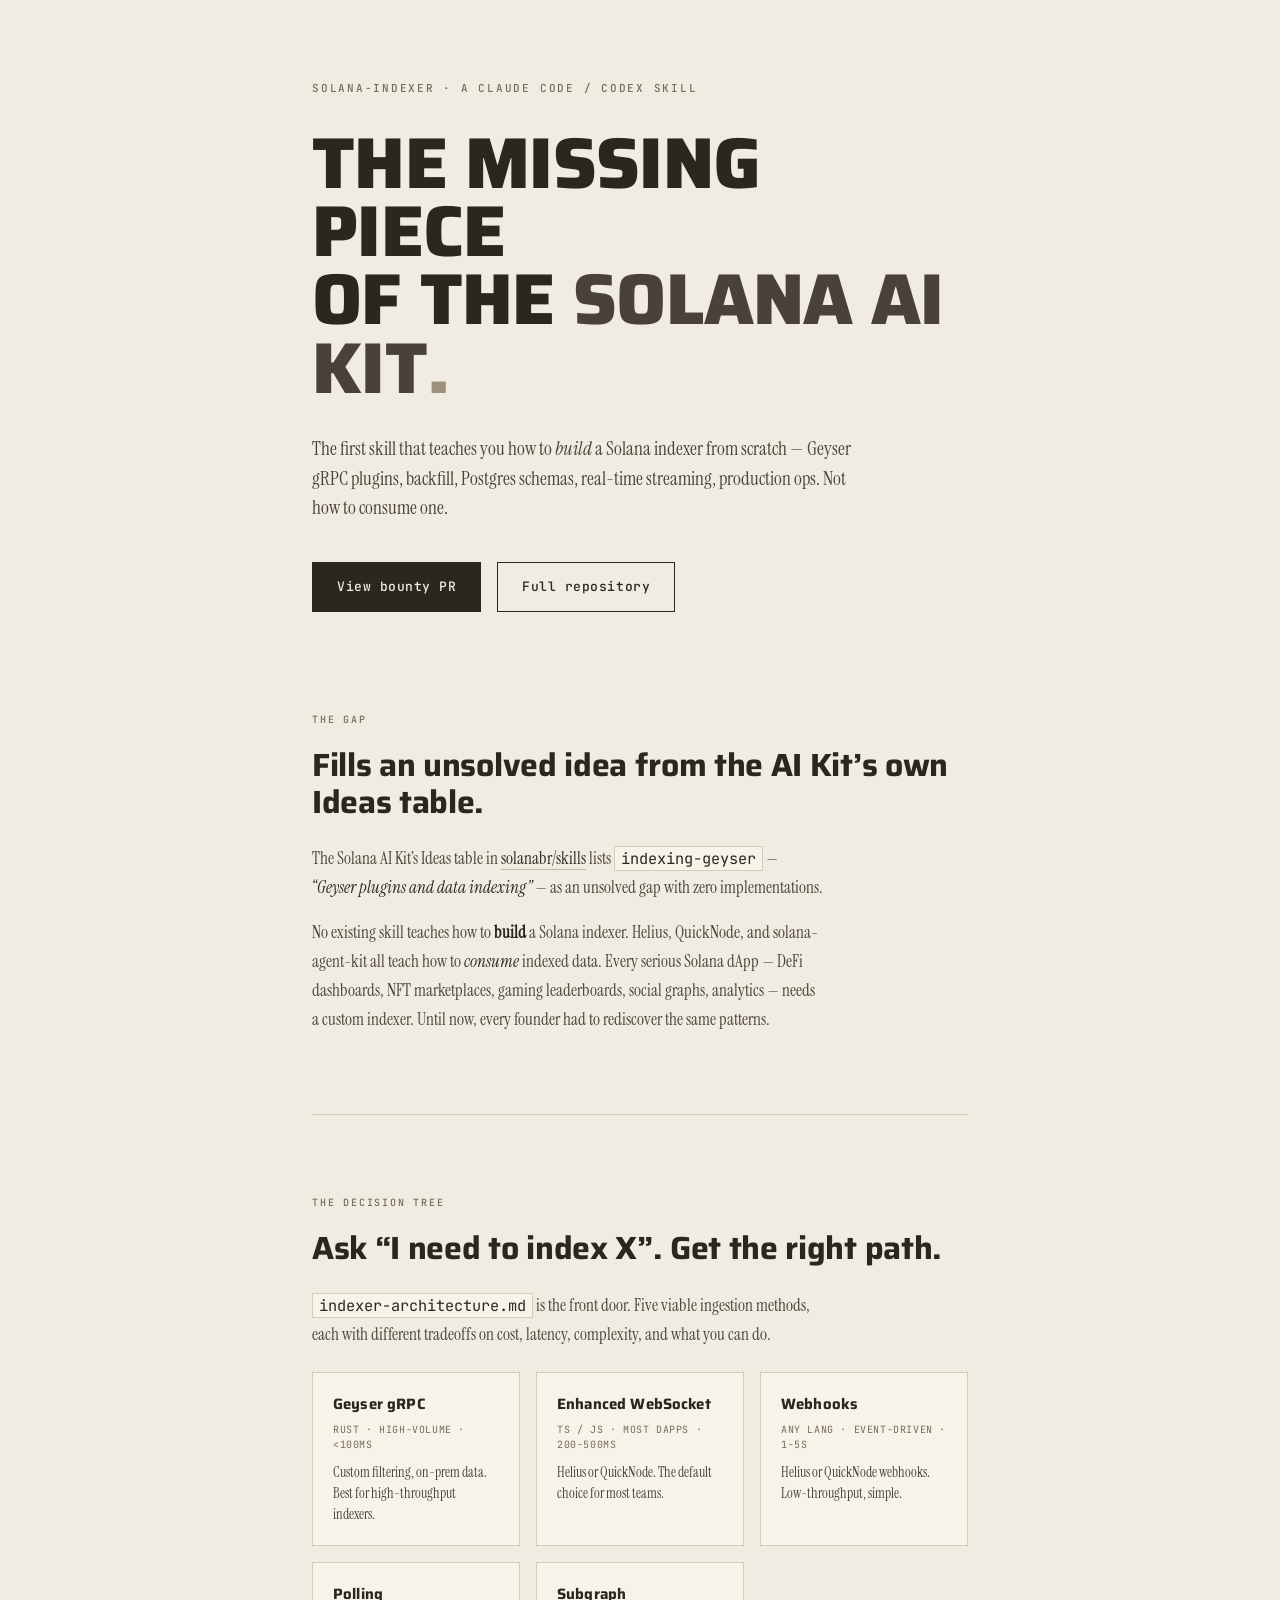
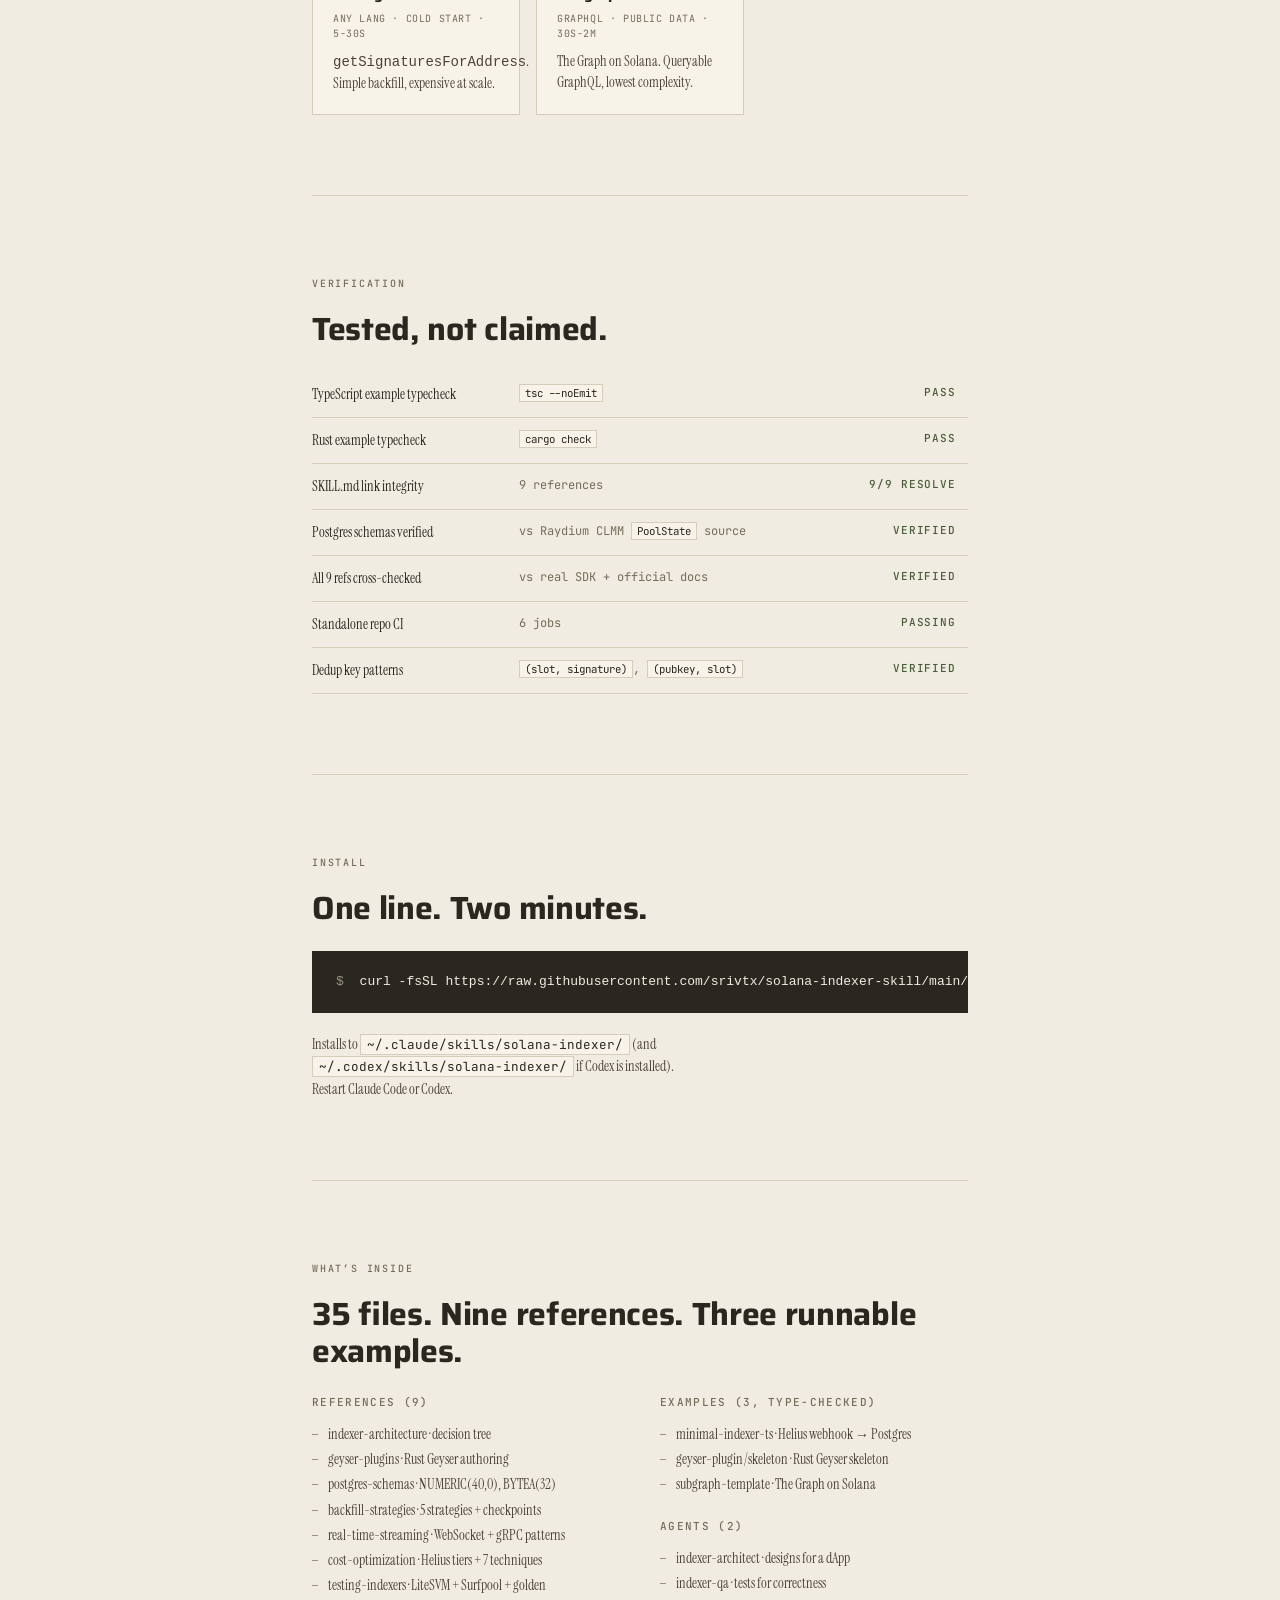
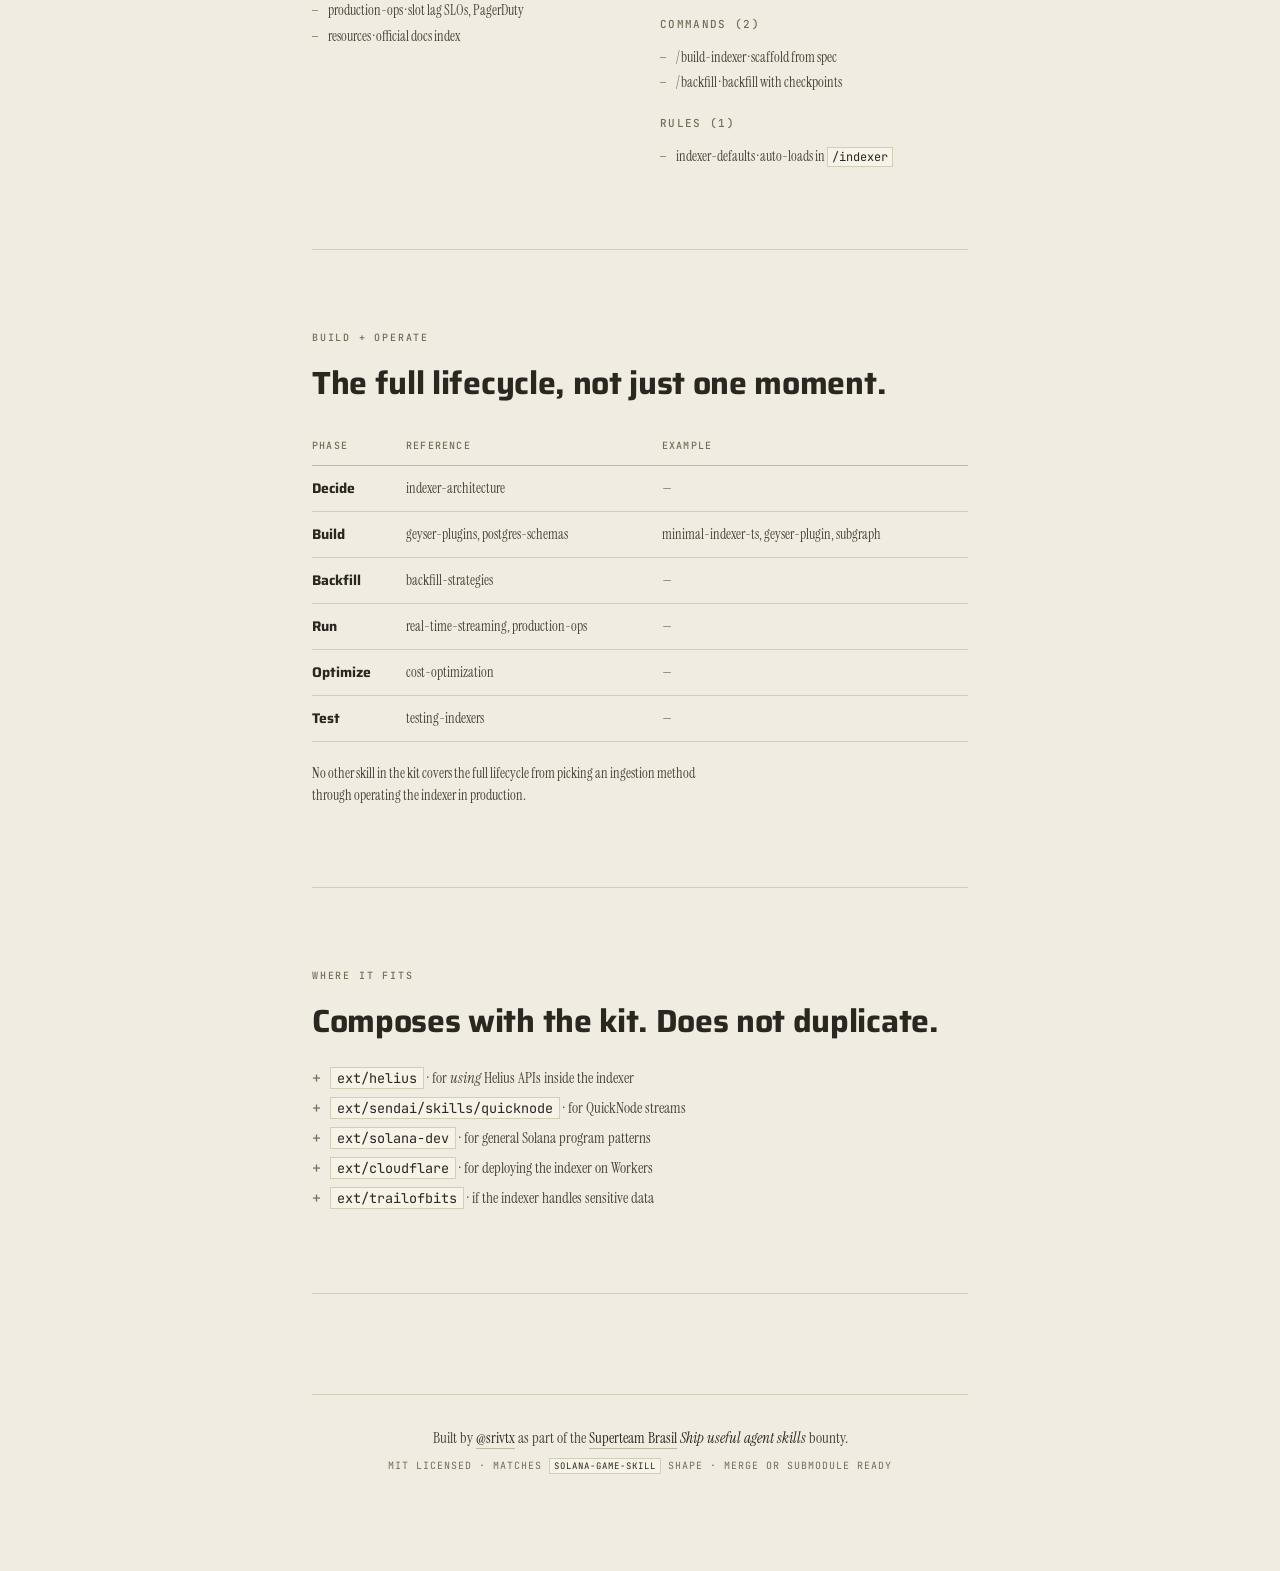
==== docs/index.html @ ec48e897 "docs: add GitHub Pages site for bounty submission Single-page production site showcasing the skill: " ====
<!DOCTYPE html>
<html lang="en">
<head>
  <meta charset="UTF-8" />
  <meta name="viewport" content="width=device-width, initial-scale=1.0" />
  <title>solana-indexer — the missing piece of the Solana AI Kit</title>
  <meta name="description" content="A Claude Code / Codex skill for building custom Solana indexers end-to-end. Geyser plugins, backfill, Postgres schemas, real-time streaming, production ops." />
  <link rel="preconnect" href="https://fonts.googleapis.com" />
  <link rel="preconnect" href="https://fonts.gstatic.com" crossorigin />
  <link href="https://fonts.googleapis.com/css2?family=Instrument+Serif:ital@0;1&family=Saira:wght@500;700;800&family=JetBrains+Mono:wght@400;500&display=swap" rel="stylesheet" />
  <link rel="stylesheet" href="styles.css" />
</head>
<body>
  <div class="grid-bg" aria-hidden="true"></div>
  <div class="chaos" aria-hidden="true">
    <svg viewBox="0 0 1200 800" preserveAspectRatio="xMidYMid slice" xmlns="http://www.w3.org/2000/svg">
      <g transform="translate(820, 180)">
        <path d="M0 0 C 30 -50, 90 -60, 130 -20 C 160 10, 140 70, 90 90 C 50 105, 10 80, 0 0" fill="none" stroke="currentColor" stroke-width="1.5" stroke-linecap="round" transform="rotate(0)"/>
        <path d="M0 0 C 30 -50, 90 -60, 130 -20 C 160 10, 140 70, 90 90 C 50 105, 10 80, 0 0" fill="none" stroke="currentColor" stroke-width="1.5" stroke-linecap="round" transform="rotate(45)"/>
        <path d="M0 0 C 30 -50, 90 -60, 130 -20 C 160 10, 140 70, 90 90 C 50 105, 10 80, 0 0" fill="none" stroke="currentColor" stroke-width="1.5" stroke-linecap="round" transform="rotate(90)"/>
        <path d="M0 0 C 30 -50, 90 -60, 130 -20 C 160 10, 140 70, 90 90 C 50 105, 10 80, 0 0" fill="none" stroke="currentColor" stroke-width="1.5" stroke-linecap="round" transform="rotate(135)"/>
        <path d="M0 0 C 30 -50, 90 -60, 130 -20 C 160 10, 140 70, 90 90 C 50 105, 10 80, 0 0" fill="none" stroke="currentColor" stroke-width="1.5" stroke-linecap="round" transform="rotate(180)"/>
        <path d="M0 0 C 30 -50, 90 -60, 130 -20 C 160 10, 140 70, 90 90 C 50 105, 10 80, 0 0" fill="none" stroke="currentColor" stroke-width="1.5" stroke-linecap="round" transform="rotate(225)"/>
        <path d="M0 0 C 30 -50, 90 -60, 130 -20 C 160 10, 140 70, 90 90 C 50 105, 10 80, 0 0" fill="none" stroke="currentColor" stroke-width="1.5" stroke-linecap="round" transform="rotate(270)"/>
        <path d="M0 0 C 30 -50, 90 -60, 130 -20 C 160 10, 140 70, 90 90 C 50 105, 10 80, 0 0" fill="none" stroke="currentColor" stroke-width="1.5" stroke-linecap="round" transform="rotate(315)"/>
      </g>
      <path d="M-40 120 C 120 80, 220 220, 360 180 S 560 60, 720 140 S 920 320, 1100 260" fill="none" stroke="currentColor" stroke-width="1.6" stroke-linecap="round"/>
      <path d="M-20 240 C 100 280, 260 160, 400 220 S 620 380, 800 300 S 1050 180, 1240 240" fill="none" stroke="currentColor" stroke-width="1.3" stroke-linecap="round" opacity="0.6"/>
    </svg>
  </div>

  <main class="wrap">

    <!-- HERO -->
    <section class="hero">
      <p class="kicker">solana-indexer &middot; a claude code / codex skill</p>
      <h1 class="display">
        The missing piece<br />
        of the <span class="ink-soft">Solana AI Kit</span><span class="ink-faint">.</span>
      </h1>
      <p class="lede">
        The first skill that teaches you how to <em>build</em> a Solana indexer
        from scratch &mdash; Geyser gRPC plugins, backfill, Postgres schemas,
        real-time streaming, production ops. Not how to consume one.
      </p>
      <div class="cta-row">
        <a class="btn primary" href="https://github.com/solanabr/skill-bounty/pull/49" target="_blank" rel="noreferrer">
          View bounty PR
        </a>
        <a class="btn ghost" href="https://github.com/srivtx/solana-indexer-skill" target="_blank" rel="noreferrer">
          Full repository
        </a>
      </div>
    </section>

    <!-- THE GAP -->
    <section class="gap">
      <p class="section-label">The gap</p>
      <h2 class="h2">Fills an unsolved idea from the AI Kit&rsquo;s own Ideas table.</h2>
      <p class="prose">
        The Solana AI Kit&rsquo;s Ideas table in
        <a href="https://github.com/solanabr/skills" target="_blank" rel="noreferrer">solanabr/skills</a>
        lists <code>indexing-geyser</code> &mdash; <em>&ldquo;Geyser plugins and data indexing&rdquo;</em>
        &mdash; as an unsolved gap with zero implementations.
      </p>
      <p class="prose">
        No existing skill teaches how to <strong>build</strong> a Solana indexer.
        Helius, QuickNode, and solana-agent-kit all teach how to <em>consume</em>
        indexed data. Every serious Solana dApp &mdash; DeFi dashboards, NFT
        marketplaces, gaming leaderboards, social graphs, analytics &mdash; needs
        a custom indexer. Until now, every founder had to rediscover the same
        patterns.
      </p>
    </section>

    <hr class="rule" />

    <!-- THE DECISION TREE -->
    <section class="tree">
      <p class="section-label">The decision tree</p>
      <h2 class="h2">Ask &ldquo;I need to index X&rdquo;. Get the right path.</h2>
      <p class="prose">
        <code>indexer-architecture.md</code> is the front door. Five viable
        ingestion methods, each with different tradeoffs on cost, latency,
        complexity, and what you can do.
      </p>
      <div class="tree-grid">
        <div class="tree-col">
          <h3 class="tree-title">Geyser gRPC</h3>
          <p class="tree-meta">Rust &middot; high-volume &middot; &lt;100ms</p>
          <p class="tree-body">Custom filtering, on-prem data. Best for high-throughput indexers.</p>
        </div>
        <div class="tree-col">
          <h3 class="tree-title">Enhanced WebSocket</h3>
          <p class="tree-meta">TS / JS &middot; most dApps &middot; 200-500ms</p>
          <p class="tree-body">Helius or QuickNode. The default choice for most teams.</p>
        </div>
        <div class="tree-col">
          <h3 class="tree-title">Webhooks</h3>
          <p class="tree-meta">Any lang &middot; event-driven &middot; 1-5s</p>
          <p class="tree-body">Helius or QuickNode webhooks. Low-throughput, simple.</p>
        </div>
        <div class="tree-col">
          <h3 class="tree-title">Polling</h3>
          <p class="tree-meta">Any lang &middot; cold start &middot; 5-30s</p>
          <p class="tree-body"><code>getSignaturesForAddress</code>. Simple backfill, expensive at scale.</p>
        </div>
        <div class="tree-col">
          <h3 class="tree-title">Subgraph</h3>
          <p class="tree-meta">GraphQL &middot; public data &middot; 30s-2m</p>
          <p class="tree-body">The Graph on Solana. Queryable GraphQL, lowest complexity.</p>
        </div>
      </div>
    </section>

    <hr class="rule" />

    <!-- VERIFICATION -->
    <section class="verify">
      <p class="section-label">Verification</p>
      <h2 class="h2">Tested, not claimed.</h2>
      <table class="vtable">
        <tbody>
          <tr><td>TypeScript example typecheck</td><td><code>tsc --noEmit</code></td><td class="pass">PASS</td></tr>
          <tr><td>Rust example typecheck</td><td><code>cargo check</code></td><td class="pass">PASS</td></tr>
          <tr><td>SKILL.md link integrity</td><td>9 references</td><td class="pass">9/9 resolve</td></tr>
          <tr><td>Postgres schemas verified</td><td>vs Raydium CLMM <code>PoolState</code> source</td><td class="pass">verified</td></tr>
          <tr><td>All 9 refs cross-checked</td><td>vs real SDK + official docs</td><td class="pass">verified</td></tr>
          <tr><td>Standalone repo CI</td><td>6 jobs</td><td class="pass">passing</td></tr>
          <tr><td>Dedup key patterns</td><td><code>(slot, signature)</code>, <code>(pubkey, slot)</code></td><td class="pass">verified</td></tr>
        </tbody>
      </table>
    </section>

    <hr class="rule" />

    <!-- INSTALL -->
    <section class="install">
      <p class="section-label">Install</p>
      <h2 class="h2">One line. Two minutes.</h2>
      <pre class="codeblock"><code><span class="prompt">$</span> curl -fsSL https://raw.githubusercontent.com/srivtx/solana-indexer-skill/main/install.sh | bash</code></pre>
      <p class="prose small">
        Installs to <code>~/.claude/skills/solana-indexer/</code>
        (and <code>~/.codex/skills/solana-indexer/</code> if Codex is installed).
        Restart Claude Code or Codex.
      </p>
    </section>

    <hr class="rule" />

    <!-- WHAT'S INSIDE -->
    <section class="inside">
      <p class="section-label">What&rsquo;s inside</p>
      <h2 class="h2">35 files. Nine references. Three runnable examples.</h2>
      <div class="inside-grid">
        <div>
          <h3 class="inside-h">References (9)</h3>
          <ul class="list">
            <li>indexer-architecture &middot; decision tree</li>
            <li>geyser-plugins &middot; Rust Geyser authoring</li>
            <li>postgres-schemas &middot; NUMERIC(40,0), BYTEA(32)</li>
            <li>backfill-strategies &middot; 5 strategies + checkpoints</li>
            <li>real-time-streaming &middot; WebSocket + gRPC patterns</li>
            <li>cost-optimization &middot; Helius tiers + 7 techniques</li>
            <li>testing-indexers &middot; LiteSVM + Surfpool + golden</li>
            <li>production-ops &middot; slot lag SLOs, PagerDuty</li>
            <li>resources &middot; official docs index</li>
          </ul>
        </div>
        <div>
          <h3 class="inside-h">Examples (3, type-checked)</h3>
          <ul class="list">
            <li>minimal-indexer-ts &middot; Helius webhook &rarr; Postgres</li>
            <li>geyser-plugin/skeleton &middot; Rust Geyser skeleton</li>
            <li>subgraph-template &middot; The Graph on Solana</li>
          </ul>
          <h3 class="inside-h">Agents (2)</h3>
          <ul class="list">
            <li>indexer-architect &middot; designs for a dApp</li>
            <li>indexer-qa &middot; tests for correctness</li>
          </ul>
          <h3 class="inside-h">Commands (2)</h3>
          <ul class="list">
            <li>/build-indexer &middot; scaffold from spec</li>
            <li>/backfill &middot; backfill with checkpoints</li>
          </ul>
          <h3 class="inside-h">Rules (1)</h3>
          <ul class="list">
            <li>indexer-defaults &middot; auto-loads in <code>/indexer</code></li>
          </ul>
        </div>
      </div>
    </section>

    <hr class="rule" />

    <!-- LIFECYCLE -->
    <section class="lifecycle">
      <p class="section-label">Build + operate</p>
      <h2 class="h2">The full lifecycle, not just one moment.</h2>
      <table class="ltable">
        <thead>
          <tr><th>Phase</th><th>Reference</th><th>Example</th></tr>
        </thead>
        <tbody>
          <tr><td>Decide</td><td>indexer-architecture</td><td>&mdash;</td></tr>
          <tr><td>Build</td><td>geyser-plugins, postgres-schemas</td><td>minimal-indexer-ts, geyser-plugin, subgraph</td></tr>
          <tr><td>Backfill</td><td>backfill-strategies</td><td>&mdash;</td></tr>
          <tr><td>Run</td><td>real-time-streaming, production-ops</td><td>&mdash;</td></tr>
          <tr><td>Optimize</td><td>cost-optimization</td><td>&mdash;</td></tr>
          <tr><td>Test</td><td>testing-indexers</td><td>&mdash;</td></tr>
        </tbody>
      </table>
      <p class="prose small">
        No other skill in the kit covers the full lifecycle from picking an
        ingestion method through operating the indexer in production.
      </p>
    </section>

    <hr class="rule" />

    <!-- COMPOSITION -->
    <section class="compose">
      <p class="section-label">Where it fits</p>
      <h2 class="h2">Composes with the kit. Does not duplicate.</h2>
      <ul class="compose-list">
        <li><code>ext/helius</code> &middot; for <em>using</em> Helius APIs inside the indexer</li>
        <li><code>ext/sendai/skills/quicknode</code> &middot; for QuickNode streams</li>
        <li><code>ext/solana-dev</code> &middot; for general Solana program patterns</li>
        <li><code>ext/cloudflare</code> &middot; for deploying the indexer on Workers</li>
        <li><code>ext/trailofbits</code> &middot; if the indexer handles sensitive data</li>
      </ul>
    </section>

    <hr class="rule" />

    <!-- FOOTER -->
    <footer class="foot">
      <p class="foot-line">
        Built by <a href="https://github.com/srivtx" target="_blank" rel="noreferrer">@srivtx</a>
        as part of the
        <a href="https://earn.superteam.fun" target="_blank" rel="noreferrer">Superteam Brasil</a>
        <em>Ship useful agent skills</em> bounty.
      </p>
      <p class="foot-meta">
        MIT licensed &middot; matches <code>solana-game-skill</code> shape &middot; merge or submodule ready
      </p>
    </footer>

  </main>
</body>
</html>
---- docs/styles.css ----
/* lab journal tokens */
:root {
  --paper:        #f1ece1;
  --paper-soft:   #f7f3e9;
  --ink:          #2a2620;
  --ink-soft:     #4a4238;
  --ink-mute:     #756c5a;
  --ink-faint:    #9b917d;
  --rule:         #c2b89f;
  --rule-soft:    #d4cdb9;
  --grid:         #c8bfa9;
  --grid-faint:   #d8d0bd;
  --graphite:     #3a4654;
  --sepia:        #8a5a2a;
  --moss:         #4a5d3a;
}

* { box-sizing: border-box; margin: 0; padding: 0; }

html, body {
  background: var(--paper);
  color: var(--ink);
  font-family: "Instrument Serif", Georgia, serif;
  font-feature-settings: "kern", "liga";
  text-rendering: optimizeLegibility;
  -webkit-font-smoothing: antialiased;
  -moz-osx-font-smoothing: grayscale;
  line-height: 1.5;
}

/* faint graph paper grid */
.grid-bg {
  position: fixed;
  inset: 0;
  pointer-events: none;
  z-index: -2;
  background-image:
    linear-gradient(to right, var(--grid-faint) 1px, transparent 1px),
    linear-gradient(to bottom, var(--grid-faint) 1px, transparent 1px);
  background-size: 24px 24px, 24px 24px;
  opacity: 0.4;
}

/* chaos layer - broken mandala + threads, behind content */
.chaos {
  position: fixed;
  inset: 0;
  pointer-events: none;
  z-index: -1;
  color: var(--ink);
  opacity: 0.06;
}
.chaos svg { width: 100%; height: 100%; }

.wrap {
  position: relative;
  z-index: 1;
  max-width: 720px;
  margin: 0 auto;
  padding: 80px 32px 100px;
}

/* HERO */
.hero { margin-bottom: 100px; }
.kicker {
  font-family: "JetBrains Mono", ui-monospace, monospace;
  font-size: 11px;
  font-weight: 500;
  letter-spacing: 0.16em;
  text-transform: uppercase;
  color: var(--ink-mute);
  margin-bottom: 32px;
}
.display {
  font-family: "Saira", sans-serif;
  font-weight: 800;
  font-size: clamp(40px, 7vw, 72px);
  line-height: 0.95;
  letter-spacing: -0.01em;
  text-transform: uppercase;
  color: var(--ink);
  margin-bottom: 32px;
}
.ink-soft { color: var(--ink-soft); }
.ink-faint { color: var(--ink-faint); }
.lede {
  font-size: 19px;
  line-height: 1.55;
  color: var(--ink-soft);
  max-width: 60ch;
  margin-bottom: 40px;
}
.lede em { font-style: italic; }

.cta-row { display: flex; gap: 16px; flex-wrap: wrap; }
.btn {
  display: inline-block;
  font-family: "JetBrains Mono", ui-monospace, monospace;
  font-size: 13px;
  font-weight: 500;
  letter-spacing: 0.04em;
  padding: 14px 24px;
  text-decoration: none;
  border: 1px solid var(--ink);
  transition: all 0.15s ease;
}
.btn.primary {
  background: var(--ink);
  color: var(--paper);
}
.btn.primary:hover {
  background: var(--graphite);
  border-color: var(--graphite);
}
.btn.ghost {
  background: transparent;
  color: var(--ink);
}
.btn.ghost:hover {
  background: var(--ink);
  color: var(--paper);
}

/* SECTIONS */
section { margin-bottom: 80px; }
.section-label {
  font-family: "JetBrains Mono", ui-monospace, monospace;
  font-size: 10px;
  font-weight: 500;
  letter-spacing: 0.18em;
  text-transform: uppercase;
  color: var(--ink-mute);
  margin-bottom: 20px;
}
.h2 {
  font-family: "Saira", sans-serif;
  font-weight: 700;
  font-size: clamp(24px, 3.5vw, 32px);
  line-height: 1.15;
  letter-spacing: -0.01em;
  color: var(--ink);
  margin-bottom: 24px;
}
.prose {
  font-size: 17px;
  line-height: 1.7;
  color: var(--ink-soft);
  margin-bottom: 16px;
  max-width: 64ch;
}
.prose strong { color: var(--ink); font-weight: 600; }
.prose em { font-style: italic; color: var(--ink); }
.prose a {
  color: var(--ink);
  text-decoration: none;
  border-bottom: 1px solid var(--rule);
  transition: border-color 0.15s ease;
}
.prose a:hover { border-color: var(--ink); }
.prose.small { font-size: 14px; line-height: 1.6; }
.prose code {
  font-family: "JetBrains Mono", ui-monospace, monospace;
  font-size: 0.9em;
  background: var(--paper-soft);
  padding: 1px 6px;
  border: 1px solid var(--rule-soft);
  color: var(--ink);
}

.rule {
  border: none;
  border-top: 1px solid var(--rule-soft);
  margin: 0 0 80px 0;
}

/* DECISION TREE GRID */
.tree-grid {
  display: grid;
  grid-template-columns: repeat(auto-fit, minmax(180px, 1fr));
  gap: 16px;
  margin-top: 24px;
}
.tree-col {
  border: 1px solid var(--rule-soft);
  background: var(--paper-soft);
  padding: 20px;
  transition: border-color 0.15s ease;
}
.tree-col:hover { border-color: var(--ink-mute); }
.tree-title {
  font-family: "Saira", sans-serif;
  font-weight: 700;
  font-size: 15px;
  letter-spacing: 0.01em;
  color: var(--ink);
  margin-bottom: 6px;
}
.tree-meta {
  font-family: "JetBrains Mono", ui-monospace, monospace;
  font-size: 10px;
  letter-spacing: 0.06em;
  color: var(--ink-mute);
  text-transform: uppercase;
  margin-bottom: 10px;
}
.tree-body {
  font-size: 14px;
  line-height: 1.5;
  color: var(--ink-soft);
}

/* VERIFICATION TABLE */
.vtable {
  width: 100%;
  border-collapse: collapse;
  font-size: 14px;
  margin-top: 8px;
}
.vtable td {
  padding: 12px 12px 12px 0;
  border-bottom: 1px solid var(--rule-soft);
  vertical-align: top;
  color: var(--ink-soft);
}
.vtable td:first-child { color: var(--ink); font-weight: 500; }
.vtable td:nth-child(2) {
  font-family: "JetBrains Mono", ui-monospace, monospace;
  font-size: 12px;
  color: var(--ink-mute);
  white-space: nowrap;
}
.vtable td.pass {
  font-family: "JetBrains Mono", ui-monospace, monospace;
  font-size: 11px;
  font-weight: 500;
  color: var(--moss);
  text-transform: uppercase;
  letter-spacing: 0.08em;
  text-align: right;
  white-space: nowrap;
}
.vtable code {
  font-family: "JetBrains Mono", ui-monospace, monospace;
  font-size: 0.9em;
  background: var(--paper-soft);
  padding: 1px 5px;
  border: 1px solid var(--rule-soft);
  color: var(--ink);
}

/* INSTALL */
.codeblock {
  background: var(--ink);
  color: var(--paper);
  padding: 20px 24px;
  margin: 16px 0 20px;
  overflow-x: auto;
  font-family: "JetBrains Mono", ui-monospace, monospace;
  font-size: 13px;
  line-height: 1.6;
}
.codeblock .prompt {
  color: var(--ink-faint);
  margin-right: 8px;
  user-select: none;
}

/* INSIDE GRID */
.inside-grid {
  display: grid;
  grid-template-columns: 1fr 1fr;
  gap: 40px;
  margin-top: 16px;
}
@media (max-width: 640px) {
  .inside-grid { grid-template-columns: 1fr; gap: 32px; }
}
.inside-h {
  font-family: "JetBrains Mono", ui-monospace, monospace;
  font-size: 11px;
  font-weight: 500;
  letter-spacing: 0.12em;
  text-transform: uppercase;
  color: var(--ink-mute);
  margin-bottom: 12px;
  margin-top: 20px;
}
.inside-h:first-child { margin-top: 0; }
.list {
  list-style: none;
  font-size: 14px;
  line-height: 1.8;
  color: var(--ink-soft);
}
.list li {
  padding-left: 16px;
  position: relative;
}
.list li::before {
  content: "";
  position: absolute;
  left: 0;
  top: 12px;
  width: 6px;
  height: 1px;
  background: var(--ink-faint);
}
.list code {
  font-family: "JetBrains Mono", ui-monospace, monospace;
  font-size: 0.85em;
  background: var(--paper-soft);
  padding: 1px 4px;
  border: 1px solid var(--rule-soft);
  color: var(--ink);
}

/* LIFECYCLE TABLE */
.ltable {
  width: 100%;
  border-collapse: collapse;
  font-size: 14px;
  margin-bottom: 20px;
}
.ltable th, .ltable td {
  padding: 12px 12px 12px 0;
  text-align: left;
  border-bottom: 1px solid var(--rule-soft);
  vertical-align: top;
}
.ltable th {
  font-family: "JetBrains Mono", ui-monospace, monospace;
  font-size: 10px;
  font-weight: 500;
  letter-spacing: 0.12em;
  text-transform: uppercase;
  color: var(--ink-mute);
  border-bottom: 1px solid var(--rule);
}
.ltable td {
  color: var(--ink-soft);
}
.ltable td:first-child {
  font-family: "Saira", sans-serif;
  font-weight: 700;
  color: var(--ink);
}

/* COMPOSE LIST */
.compose-list {
  list-style: none;
  font-size: 15px;
  line-height: 2;
  color: var(--ink-soft);
}
.compose-list li {
  padding-left: 18px;
  position: relative;
}
.compose-list li::before {
  content: "+";
  position: absolute;
  left: 0;
  color: var(--ink-mute);
  font-family: "JetBrains Mono", ui-monospace, monospace;
}
.compose-list code {
  font-family: "JetBrains Mono", ui-monospace, monospace;
  font-size: 0.9em;
  background: var(--paper-soft);
  padding: 1px 6px;
  border: 1px solid var(--rule-soft);
  color: var(--ink);
}
.compose-list a {
  color: var(--ink);
  text-decoration: none;
  border-bottom: 1px solid var(--rule);
  transition: border-color 0.15s ease;
}
.compose-list a:hover { border-color: var(--ink); }

/* FOOTER */
.foot {
  margin-top: 100px;
  padding-top: 32px;
  border-top: 1px solid var(--rule-soft);
  text-align: center;
}
.foot-line {
  font-size: 15px;
  color: var(--ink-soft);
  margin-bottom: 8px;
}
.foot-line a {
  color: var(--ink);
  text-decoration: none;
  border-bottom: 1px solid var(--rule);
  transition: border-color 0.15s ease;
}
.foot-line a:hover { border-color: var(--ink); }
.foot-line em { font-style: italic; color: var(--ink); }
.foot-meta {
  font-family: "JetBrains Mono", ui-monospace, monospace;
  font-size: 10px;
  letter-spacing: 0.1em;
  text-transform: uppercase;
  color: var(--ink-mute);
}
.foot-meta code {
  font-family: "JetBrains Mono", ui-monospace, monospace;
  font-size: 0.9em;
  background: var(--paper-soft);
  padding: 1px 4px;
  border: 1px solid var(--rule-soft);
  color: var(--ink);
}

/* selection */
::selection {
  background: rgba(58, 70, 84, 0.22);
  color: var(--ink);
}

/* responsive tweaks */
@media (max-width: 640px) {
  .wrap { padding: 60px 20px 80px; }
  .hero { margin-bottom: 72px; }
  section { margin-bottom: 60px; }
  .rule { margin-bottom: 60px; }
  .vtable td:nth-child(2) { font-size: 11px; }
}
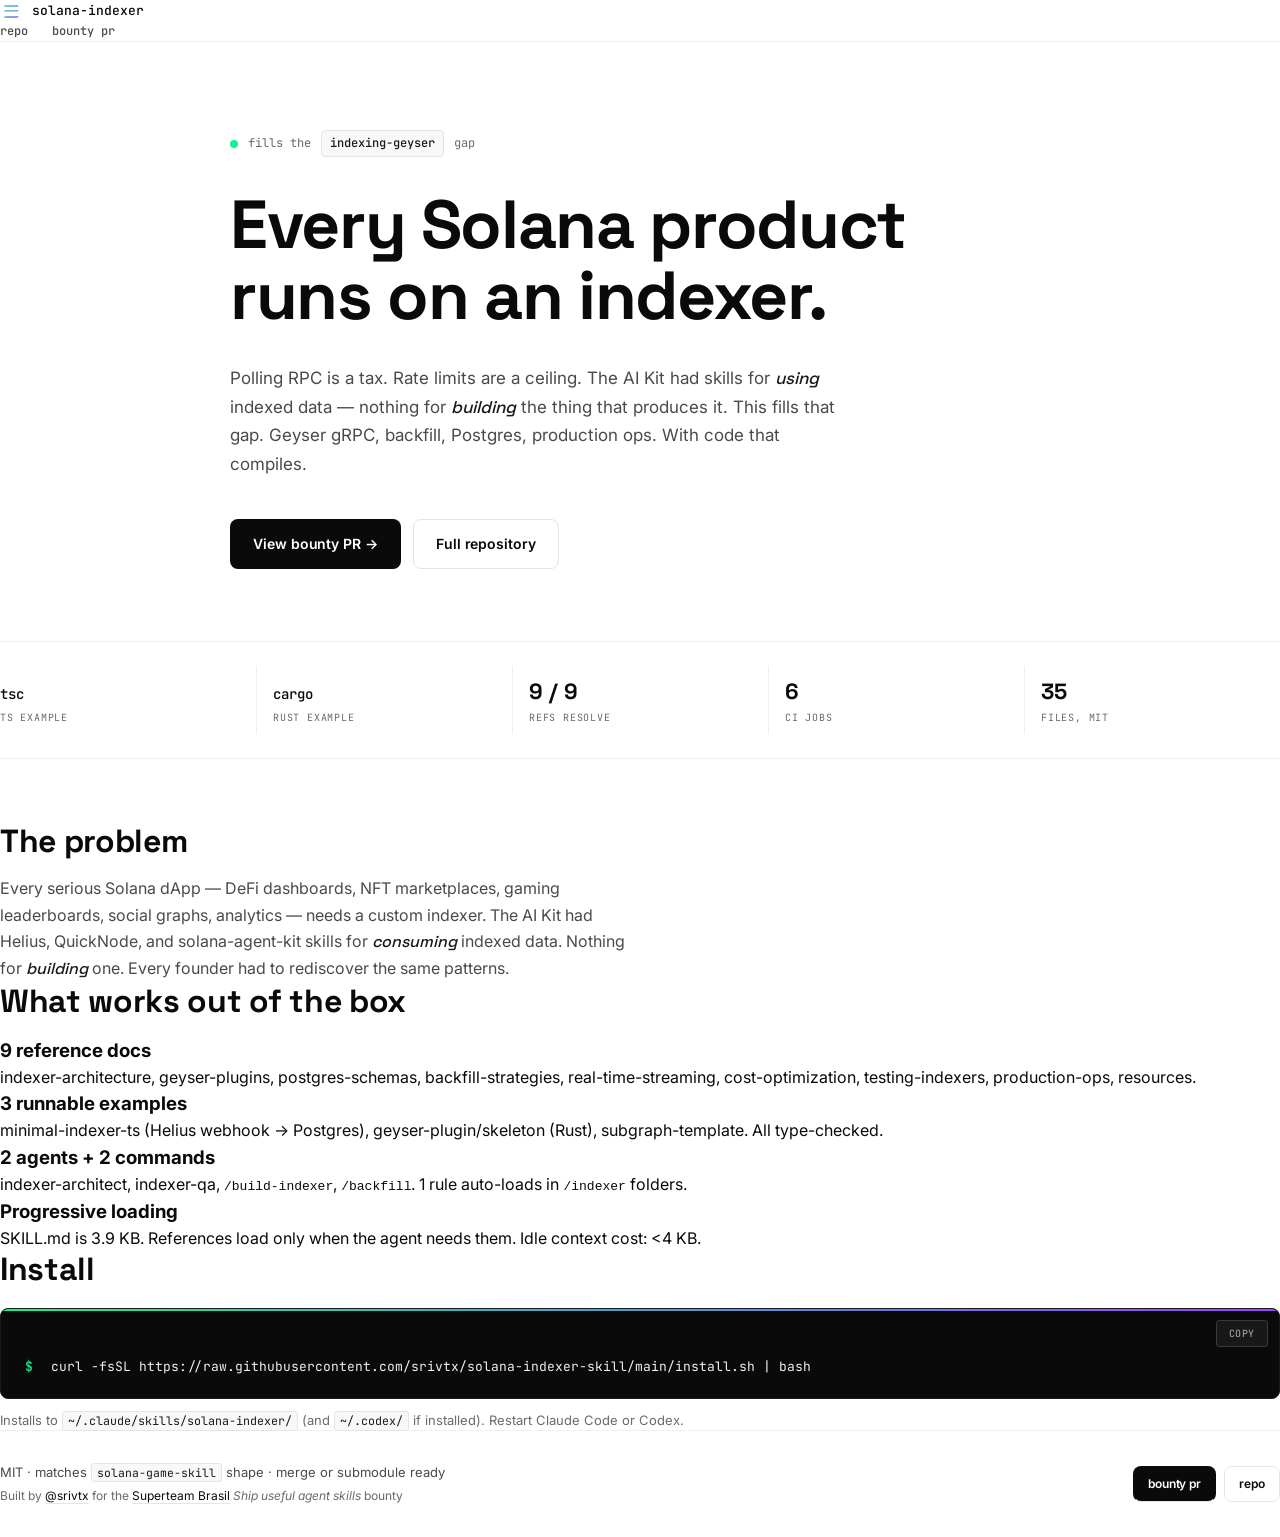
==== commit 41ad207d: "docs: simplify site — remove diagram and image, keep text + install" ====
--- a/docs/index.html
+++ b/docs/index.html
@@ -4,249 +4,150 @@
   <meta charset="UTF-8" />
   <meta name="viewport" content="width=device-width, initial-scale=1.0" />
   <title>solana-indexer — the missing piece of the Solana AI Kit</title>
-  <meta name="description" content="A Claude Code / Codex skill for building custom Solana indexers end-to-end. Geyser plugins, backfill, Postgres schemas, real-time streaming, production ops." />
+  <meta name="description" content="The first skill that teaches you how to build a Solana indexer from scratch. Geyser gRPC, backfill, Postgres, production ops." />
   <link rel="preconnect" href="https://fonts.googleapis.com" />
   <link rel="preconnect" href="https://fonts.gstatic.com" crossorigin />
-  <link href="https://fonts.googleapis.com/css2?family=Instrument+Serif:ital@0;1&family=Saira:wght@500;700;800&family=JetBrains+Mono:wght@400;500&display=swap" rel="stylesheet" />
+  <link href="https://fonts.googleapis.com/css2?family=Inter:wght@400;500;600;700&family=Space+Grotesk:wght@500;600;700&family=Space+Mono:wght@400;700&family=JetBrains+Mono:wght@400;500&display=swap" rel="stylesheet" />
   <link rel="stylesheet" href="styles.css" />
 </head>
 <body>
-  <div class="grid-bg" aria-hidden="true"></div>
-  <div class="chaos" aria-hidden="true">
-    <svg viewBox="0 0 1200 800" preserveAspectRatio="xMidYMid slice" xmlns="http://www.w3.org/2000/svg">
-      <g transform="translate(820, 180)">
-        <path d="M0 0 C 30 -50, 90 -60, 130 -20 C 160 10, 140 70, 90 90 C 50 105, 10 80, 0 0" fill="none" stroke="currentColor" stroke-width="1.5" stroke-linecap="round" transform="rotate(0)"/>
-        <path d="M0 0 C 30 -50, 90 -60, 130 -20 C 160 10, 140 70, 90 90 C 50 105, 10 80, 0 0" fill="none" stroke="currentColor" stroke-width="1.5" stroke-linecap="round" transform="rotate(45)"/>
-        <path d="M0 0 C 30 -50, 90 -60, 130 -20 C 160 10, 140 70, 90 90 C 50 105, 10 80, 0 0" fill="none" stroke="currentColor" stroke-width="1.5" stroke-linecap="round" transform="rotate(90)"/>
-        <path d="M0 0 C 30 -50, 90 -60, 130 -20 C 160 10, 140 70, 90 90 C 50 105, 10 80, 0 0" fill="none" stroke="currentColor" stroke-width="1.5" stroke-linecap="round" transform="rotate(135)"/>
-        <path d="M0 0 C 30 -50, 90 -60, 130 -20 C 160 10, 140 70, 90 90 C 50 105, 10 80, 0 0" fill="none" stroke="currentColor" stroke-width="1.5" stroke-linecap="round" transform="rotate(180)"/>
-        <path d="M0 0 C 30 -50, 90 -60, 130 -20 C 160 10, 140 70, 90 90 C 50 105, 10 80, 0 0" fill="none" stroke="currentColor" stroke-width="1.5" stroke-linecap="round" transform="rotate(225)"/>
-        <path d="M0 0 C 30 -50, 90 -60, 130 -20 C 160 10, 140 70, 90 90 C 50 105, 10 80, 0 0" fill="none" stroke="currentColor" stroke-width="1.5" stroke-linecap="round" transform="rotate(270)"/>
-        <path d="M0 0 C 30 -50, 90 -60, 130 -20 C 160 10, 140 70, 90 90 C 50 105, 10 80, 0 0" fill="none" stroke="currentColor" stroke-width="1.5" stroke-linecap="round" transform="rotate(315)"/>
-      </g>
-      <path d="M-40 120 C 120 80, 220 220, 360 180 S 560 60, 720 140 S 920 320, 1100 260" fill="none" stroke="currentColor" stroke-width="1.6" stroke-linecap="round"/>
-      <path d="M-20 240 C 100 280, 260 160, 400 220 S 620 380, 800 300 S 1050 180, 1240 240" fill="none" stroke="currentColor" stroke-width="1.3" stroke-linecap="round" opacity="0.6"/>
-    </svg>
-  </div>
 
-  <main class="wrap">
+  <header class="nav">
+    <div class="container nav-row">
+      <a href="/" class="brand">
+        <span class="sol-mark" aria-hidden="true"></span>
+        <span class="brand-text">solana-indexer</span>
+      </a>
+      <nav class="nav-links">
+        <a href="https://github.com/srivtx/solana-indexer-skill" target="_blank" rel="noreferrer">repo</a>
+        <a href="https://github.com/solanabr/skill-bounty/pull/49" target="_blank" rel="noreferrer">bounty pr</a>
+      </nav>
+    </div>
+  </header>
 
-    <!-- HERO -->
+  <main class="container">
+
     <section class="hero">
-      <p class="kicker">solana-indexer &middot; a claude code / codex skill</p>
+      <p class="eyebrow">
+        <span class="dot"></span>
+        fills the <code>indexing-geyser</code> gap
+      </p>
       <h1 class="display">
-        The missing piece<br />
-        of the <span class="ink-soft">Solana AI Kit</span><span class="ink-faint">.</span>
+        Every Solana product<br />
+        runs on an indexer.
       </h1>
       <p class="lede">
-        The first skill that teaches you how to <em>build</em> a Solana indexer
-        from scratch &mdash; Geyser gRPC plugins, backfill, Postgres schemas,
-        real-time streaming, production ops. Not how to consume one.
+        Polling RPC is a tax. Rate limits are a ceiling. The AI Kit had skills for
+        <em>using</em> indexed data &mdash; nothing for <em>building</em> the thing
+        that produces it. This fills that gap. Geyser gRPC, backfill, Postgres,
+        production ops. With code that compiles.
       </p>
       <div class="cta-row">
-        <a class="btn primary" href="https://github.com/solanabr/skill-bounty/pull/49" target="_blank" rel="noreferrer">
-          View bounty PR
-        </a>
-        <a class="btn ghost" href="https://github.com/srivtx/solana-indexer-skill" target="_blank" rel="noreferrer">
-          Full repository
-        </a>
+        <a class="btn primary" href="https://github.com/solanabr/skill-bounty/pull/49" target="_blank" rel="noreferrer">View bounty PR &rarr;</a>
+        <a class="btn ghost" href="https://github.com/srivtx/solana-indexer-skill" target="_blank" rel="noreferrer">Full repository</a>
       </div>
     </section>
 
-    <!-- THE GAP -->
-    <section class="gap">
-      <p class="section-label">The gap</p>
-      <h2 class="h2">Fills an unsolved idea from the AI Kit&rsquo;s own Ideas table.</h2>
-      <p class="prose">
-        The Solana AI Kit&rsquo;s Ideas table in
-        <a href="https://github.com/solanabr/skills" target="_blank" rel="noreferrer">solanabr/skills</a>
-        lists <code>indexing-geyser</code> &mdash; <em>&ldquo;Geyser plugins and data indexing&rdquo;</em>
-        &mdash; as an unsolved gap with zero implementations.
-      </p>
-      <p class="prose">
-        No existing skill teaches how to <strong>build</strong> a Solana indexer.
-        Helius, QuickNode, and solana-agent-kit all teach how to <em>consume</em>
-        indexed data. Every serious Solana dApp &mdash; DeFi dashboards, NFT
-        marketplaces, gaming leaderboards, social graphs, analytics &mdash; needs
-        a custom indexer. Until now, every founder had to rediscover the same
-        patterns.
-      </p>
-    </section>
-
-    <hr class="rule" />
-
-    <!-- THE DECISION TREE -->
-    <section class="tree">
-      <p class="section-label">The decision tree</p>
-      <h2 class="h2">Ask &ldquo;I need to index X&rdquo;. Get the right path.</h2>
-      <p class="prose">
-        <code>indexer-architecture.md</code> is the front door. Five viable
-        ingestion methods, each with different tradeoffs on cost, latency,
-        complexity, and what you can do.
-      </p>
-      <div class="tree-grid">
-        <div class="tree-col">
-          <h3 class="tree-title">Geyser gRPC</h3>
-          <p class="tree-meta">Rust &middot; high-volume &middot; &lt;100ms</p>
-          <p class="tree-body">Custom filtering, on-prem data. Best for high-throughput indexers.</p>
+    <section class="strip">
+      <div class="strip-grid">
+        <div class="strip-cell">
+          <p class="strip-num"><code>tsc</code></p>
+          <p class="strip-label">TS example</p>
         </div>
-        <div class="tree-col">
-          <h3 class="tree-title">Enhanced WebSocket</h3>
-          <p class="tree-meta">TS / JS &middot; most dApps &middot; 200-500ms</p>
-          <p class="tree-body">Helius or QuickNode. The default choice for most teams.</p>
+        <div class="strip-cell">
+          <p class="strip-num"><code>cargo</code></p>
+          <p class="strip-label">Rust example</p>
         </div>
-        <div class="tree-col">
-          <h3 class="tree-title">Webhooks</h3>
-          <p class="tree-meta">Any lang &middot; event-driven &middot; 1-5s</p>
-          <p class="tree-body">Helius or QuickNode webhooks. Low-throughput, simple.</p>
+        <div class="strip-cell">
+          <p class="strip-num">9 / 9</p>
+          <p class="strip-label">refs resolve</p>
         </div>
-        <div class="tree-col">
-          <h3 class="tree-title">Polling</h3>
-          <p class="tree-meta">Any lang &middot; cold start &middot; 5-30s</p>
-          <p class="tree-body"><code>getSignaturesForAddress</code>. Simple backfill, expensive at scale.</p>
+        <div class="strip-cell">
+          <p class="strip-num">6</p>
+          <p class="strip-label">CI jobs</p>
         </div>
-        <div class="tree-col">
-          <h3 class="tree-title">Subgraph</h3>
-          <p class="tree-meta">GraphQL &middot; public data &middot; 30s-2m</p>
-          <p class="tree-body">The Graph on Solana. Queryable GraphQL, lowest complexity.</p>
+        <div class="strip-cell">
+          <p class="strip-num">35</p>
+          <p class="strip-label">files, MIT</p>
         </div>
       </div>
     </section>
 
-    <hr class="rule" />
-
-    <!-- VERIFICATION -->
-    <section class="verify">
-      <p class="section-label">Verification</p>
-      <h2 class="h2">Tested, not claimed.</h2>
-      <table class="vtable">
-        <tbody>
-          <tr><td>TypeScript example typecheck</td><td><code>tsc --noEmit</code></td><td class="pass">PASS</td></tr>
-          <tr><td>Rust example typecheck</td><td><code>cargo check</code></td><td class="pass">PASS</td></tr>
-          <tr><td>SKILL.md link integrity</td><td>9 references</td><td class="pass">9/9 resolve</td></tr>
-          <tr><td>Postgres schemas verified</td><td>vs Raydium CLMM <code>PoolState</code> source</td><td class="pass">verified</td></tr>
-          <tr><td>All 9 refs cross-checked</td><td>vs real SDK + official docs</td><td class="pass">verified</td></tr>
-          <tr><td>Standalone repo CI</td><td>6 jobs</td><td class="pass">passing</td></tr>
-          <tr><td>Dedup key patterns</td><td><code>(slot, signature)</code>, <code>(pubkey, slot)</code></td><td class="pass">verified</td></tr>
-        </tbody>
-      </table>
-    </section>
-
-    <hr class="rule" />
-
-    <!-- INSTALL -->
-    <section class="install">
-      <p class="section-label">Install</p>
-      <h2 class="h2">One line. Two minutes.</h2>
-      <pre class="codeblock"><code><span class="prompt">$</span> curl -fsSL https://raw.githubusercontent.com/srivtx/solana-indexer-skill/main/install.sh | bash</code></pre>
-      <p class="prose small">
-        Installs to <code>~/.claude/skills/solana-indexer/</code>
-        (and <code>~/.codex/skills/solana-indexer/</code> if Codex is installed).
-        Restart Claude Code or Codex.
+    <section class="block">
+      <h2 class="h2">The problem</h2>
+      <p class="prose">
+        Every serious Solana dApp &mdash; DeFi dashboards, NFT marketplaces, gaming
+        leaderboards, social graphs, analytics &mdash; needs a custom indexer. The
+        AI Kit had Helius, QuickNode, and solana-agent-kit skills for
+        <em>consuming</em> indexed data. Nothing for <em>building</em> one. Every
+        founder had to rediscover the same patterns.
       </p>
     </section>
 
-    <hr class="rule" />
-
-    <!-- WHAT'S INSIDE -->
-    <section class="inside">
-      <p class="section-label">What&rsquo;s inside</p>
-      <h2 class="h2">35 files. Nine references. Three runnable examples.</h2>
-      <div class="inside-grid">
-        <div>
-          <h3 class="inside-h">References (9)</h3>
-          <ul class="list">
-            <li>indexer-architecture &middot; decision tree</li>
-            <li>geyser-plugins &middot; Rust Geyser authoring</li>
-            <li>postgres-schemas &middot; NUMERIC(40,0), BYTEA(32)</li>
-            <li>backfill-strategies &middot; 5 strategies + checkpoints</li>
-            <li>real-time-streaming &middot; WebSocket + gRPC patterns</li>
-            <li>cost-optimization &middot; Helius tiers + 7 techniques</li>
-            <li>testing-indexers &middot; LiteSVM + Surfpool + golden</li>
-            <li>production-ops &middot; slot lag SLOs, PagerDuty</li>
-            <li>resources &middot; official docs index</li>
-          </ul>
+    <section class="block">
+      <h2 class="h2">What works out of the box</h2>
+      <div class="features">
+        <div class="feature">
+          <h3 class="feature-h">9 reference docs</h3>
+          <p class="feature-body">indexer-architecture, geyser-plugins, postgres-schemas, backfill-strategies, real-time-streaming, cost-optimization, testing-indexers, production-ops, resources.</p>
         </div>
-        <div>
-          <h3 class="inside-h">Examples (3, type-checked)</h3>
-          <ul class="list">
-            <li>minimal-indexer-ts &middot; Helius webhook &rarr; Postgres</li>
-            <li>geyser-plugin/skeleton &middot; Rust Geyser skeleton</li>
-            <li>subgraph-template &middot; The Graph on Solana</li>
-          </ul>
-          <h3 class="inside-h">Agents (2)</h3>
-          <ul class="list">
-            <li>indexer-architect &middot; designs for a dApp</li>
-            <li>indexer-qa &middot; tests for correctness</li>
-          </ul>
-          <h3 class="inside-h">Commands (2)</h3>
-          <ul class="list">
-            <li>/build-indexer &middot; scaffold from spec</li>
-            <li>/backfill &middot; backfill with checkpoints</li>
-          </ul>
-          <h3 class="inside-h">Rules (1)</h3>
-          <ul class="list">
-            <li>indexer-defaults &middot; auto-loads in <code>/indexer</code></li>
-          </ul>
+        <div class="feature">
+          <h3 class="feature-h">3 runnable examples</h3>
+          <p class="feature-body">minimal-indexer-ts (Helius webhook &rarr; Postgres), geyser-plugin/skeleton (Rust), subgraph-template. All type-checked.</p>
+        </div>
+        <div class="feature">
+          <h3 class="feature-h">2 agents + 2 commands</h3>
+          <p class="feature-body">indexer-architect, indexer-qa, <code>/build-indexer</code>, <code>/backfill</code>. 1 rule auto-loads in <code>/indexer</code> folders.</p>
+        </div>
+        <div class="feature">
+          <h3 class="feature-h">Progressive loading</h3>
+          <p class="feature-body">SKILL.md is 3.9 KB. References load only when the agent needs them. Idle context cost: &lt;4 KB.</p>
         </div>
       </div>
     </section>
 
-    <hr class="rule" />
-
-    <!-- LIFECYCLE -->
-    <section class="lifecycle">
-      <p class="section-label">Build + operate</p>
-      <h2 class="h2">The full lifecycle, not just one moment.</h2>
-      <table class="ltable">
-        <thead>
-          <tr><th>Phase</th><th>Reference</th><th>Example</th></tr>
-        </thead>
-        <tbody>
-          <tr><td>Decide</td><td>indexer-architecture</td><td>&mdash;</td></tr>
-          <tr><td>Build</td><td>geyser-plugins, postgres-schemas</td><td>minimal-indexer-ts, geyser-plugin, subgraph</td></tr>
-          <tr><td>Backfill</td><td>backfill-strategies</td><td>&mdash;</td></tr>
-          <tr><td>Run</td><td>real-time-streaming, production-ops</td><td>&mdash;</td></tr>
-          <tr><td>Optimize</td><td>cost-optimization</td><td>&mdash;</td></tr>
-          <tr><td>Test</td><td>testing-indexers</td><td>&mdash;</td></tr>
-        </tbody>
-      </table>
-      <p class="prose small">
-        No other skill in the kit covers the full lifecycle from picking an
-        ingestion method through operating the indexer in production.
+    <section class="block install">
+      <h2 class="h2">Install</h2>
+      <div class="code-wrap">
+        <button class="copy-btn" type="button" data-copy-target="install-cmd" aria-label="Copy install command">
+          <span class="copy-label">Copy</span>
+        </button>
+        <pre class="codeblock"><code id="install-cmd"><span class="prompt">$</span> curl -fsSL https://raw.githubusercontent.com/srivtx/solana-indexer-skill/main/install.sh | bash</code></pre>
+      </div>
+      <p class="install-note">
+        Installs to <code>~/.claude/skills/solana-indexer/</code>
+        (and <code>~/.codex/</code> if installed). Restart Claude Code or Codex.
       </p>
     </section>
 
-    <hr class="rule" />
-
-    <!-- COMPOSITION -->
-    <section class="compose">
-      <p class="section-label">Where it fits</p>
-      <h2 class="h2">Composes with the kit. Does not duplicate.</h2>
-      <ul class="compose-list">
-        <li><code>ext/helius</code> &middot; for <em>using</em> Helius APIs inside the indexer</li>
-        <li><code>ext/sendai/skills/quicknode</code> &middot; for QuickNode streams</li>
-        <li><code>ext/solana-dev</code> &middot; for general Solana program patterns</li>
-        <li><code>ext/cloudflare</code> &middot; for deploying the indexer on Workers</li>
-        <li><code>ext/trailofbits</code> &middot; if the indexer handles sensitive data</li>
-      </ul>
-    </section>
-
-    <hr class="rule" />
-
-    <!-- FOOTER -->
     <footer class="foot">
-      <p class="foot-line">
-        Built by <a href="https://github.com/srivtx" target="_blank" rel="noreferrer">@srivtx</a>
-        as part of the
-        <a href="https://earn.superteam.fun" target="_blank" rel="noreferrer">Superteam Brasil</a>
-        <em>Ship useful agent skills</em> bounty.
-      </p>
-      <p class="foot-meta">
-        MIT licensed &middot; matches <code>solana-game-skill</code> shape &middot; merge or submodule ready
-      </p>
+      <div class="foot-inner">
+        <div class="foot-left">
+          <p>MIT &middot; matches <code>solana-game-skill</code> shape &middot; merge or submodule ready</p>
+          <p class="foot-meta">Built by <a href="https://github.com/srivtx" target="_blank" rel="noreferrer">@srivtx</a> for the <a href="https://earn.superteam.fun" target="_blank" rel="noreferrer">Superteam Brasil</a> <em>Ship useful agent skills</em> bounty</p>
+        </div>
+        <div class="foot-right">
+          <a href="https://github.com/solanabr/skill-bounty/pull/49" target="_blank" rel="noreferrer" class="btn small primary">bounty pr</a>
+          <a href="https://github.com/srivtx/solana-indexer-skill" target="_blank" rel="noreferrer" class="btn small ghost">repo</a>
+        </div>
+      </div>
     </footer>
 
   </main>
+
+  <script>
+    document.querySelectorAll('.copy-btn').forEach(function (btn) {
+      btn.addEventListener('click', function () {
+        var targetId = btn.getAttribute('data-copy-target');
+        var el = document.getElementById(targetId);
+        if (!el) return;
+        var text = el.textContent.replace(/^\$\s*/, '').trim();
+        navigator.clipboard.writeText(text).then(function () {
+          btn.classList.add('copied');
+          setTimeout(function () { btn.classList.remove('copied'); }, 1500);
+        });
+      });
+    });
+  </script>
 </body>
 </html>
--- a/docs/styles.css
+++ b/docs/styles.css
@@ -1,431 +1,557 @@
-/* lab journal tokens */
+/* solana-indexer docs — clean, production, no overlap */
+
+* { box-sizing: border-box; margin: 0; padding: 0; }
+
 :root {
-  --paper:        #f1ece1;
-  --paper-soft:   #f7f3e9;
-  --ink:          #2a2620;
-  --ink-soft:     #4a4238;
-  --ink-mute:     #756c5a;
-  --ink-faint:    #9b917d;
-  --rule:         #c2b89f;
-  --rule-soft:    #d4cdb9;
-  --grid:         #c8bfa9;
-  --grid-faint:   #d8d0bd;
-  --graphite:     #3a4654;
-  --sepia:        #8a5a2a;
-  --moss:         #4a5d3a;
-}
-
-* { box-sizing: border-box; margin: 0; padding: 0; }
+  --bg:          #ffffff;
+  --bg-soft:     #f7f8fa;
+  --ink:         #0a0a0a;
+  --ink-2:       #1a1a1a;
+  --ink-3:       #4a4a4a;
+  --ink-4:       #6a6a6a;
+  --ink-5:       #9a9a9a;
+  --line:        #e5e5e5;
+  --line-soft:   #f0f0f0;
+  --sol-green:   #14F195;
+  --sol-purple:  #9945FF;
+  --grad:        linear-gradient(135deg, #14F195 0%, #9945FF 100%);
+  --grad-soft:   linear-gradient(135deg, rgba(20,241,149,0.08) 0%, rgba(153,69,255,0.08) 100%);
+}
 
 html, body {
-  background: var(--paper);
-  color: var(--ink);
-  font-family: "Instrument Serif", Georgia, serif;
-  font-feature-settings: "kern", "liga";
-  text-rendering: optimizeLegibility;
+  background: var(--bg);
+  color: var(--ink);
+  font-family: "Inter", -apple-system, BlinkMacSystemFont, "Segoe UI", sans-serif;
   -webkit-font-smoothing: antialiased;
   -moz-osx-font-smoothing: grayscale;
-  line-height: 1.5;
-}
-
-/* faint graph paper grid */
-.grid-bg {
-  position: fixed;
-  inset: 0;
-  pointer-events: none;
-  z-index: -2;
-  background-image:
-    linear-gradient(to right, var(--grid-faint) 1px, transparent 1px),
-    linear-gradient(to bottom, var(--grid-faint) 1px, transparent 1px);
-  background-size: 24px 24px, 24px 24px;
-  opacity: 0.4;
-}
-
-/* chaos layer - broken mandala + threads, behind content */
-.chaos {
-  position: fixed;
-  inset: 0;
-  pointer-events: none;
-  z-index: -1;
-  color: var(--ink);
-  opacity: 0.06;
-}
-.chaos svg { width: 100%; height: 100%; }
-
+  line-height: 1.55;
+}
+
+/* NAV */
+.nav {
+  position: sticky;
+  top: 0;
+  z-index: 50;
+  background: rgba(255, 255, 255, 0.85);
+  backdrop-filter: blur(12px);
+  -webkit-backdrop-filter: blur(12px);
+  border-bottom: 1px solid var(--line-soft);
+}
+.nav-inner {
+  max-width: 1100px;
+  margin: 0 auto;
+  padding: 14px 24px;
+  display: flex;
+  justify-content: space-between;
+  align-items: center;
+}
+.brand {
+  display: flex;
+  align-items: center;
+  gap: 10px;
+  text-decoration: none;
+  color: var(--ink);
+}
+.sol-mark {
+  width: 22px;
+  height: 22px;
+  background: var(--grad);
+  -webkit-mask: url("data:image/svg+xml;utf8,<svg xmlns='http://www.w3.org/2000/svg' viewBox='0 0 397 312'><path d='M64 270L89 245H343L318 270H64ZM64 156L89 131H343L318 156H64ZM64 42L89 67H343L318 42H64Z' fill='black'/></svg>") center/contain no-repeat;
+  mask: url("data:image/svg+xml;utf8,<svg xmlns='http://www.w3.org/2000/svg' viewBox='0 0 397 312'><path d='M64 270L89 245H343L318 270H64ZM64 156L89 131H343L318 156H64ZM64 42L89 67H343L318 42H64Z' fill='black'/></svg>") center/contain no-repeat;
+  display: inline-block;
+  flex-shrink: 0;
+}
+.brand-text {
+  font-family: "JetBrains Mono", ui-monospace, monospace;
+  font-size: 13px;
+  font-weight: 500;
+  color: var(--ink);
+}
+.nav-links { display: flex; gap: 24px; }
+.nav-links a {
+  font-family: "JetBrains Mono", ui-monospace, monospace;
+  font-size: 12px;
+  font-weight: 500;
+  color: var(--ink-3);
+  text-decoration: none;
+  transition: color 0.15s ease;
+}
+.nav-links a:hover { color: var(--ink); }
+
+/* MAIN */
 .wrap {
-  position: relative;
-  z-index: 1;
-  max-width: 720px;
+  max-width: 1100px;
   margin: 0 auto;
-  padding: 80px 32px 100px;
+  padding: 0 24px 40px;
 }
 
 /* HERO */
-.hero { margin-bottom: 100px; }
-.kicker {
-  font-family: "JetBrains Mono", ui-monospace, monospace;
-  font-size: 11px;
-  font-weight: 500;
-  letter-spacing: 0.16em;
-  text-transform: uppercase;
-  color: var(--ink-mute);
+.hero {
+  padding: 88px 0 72px;
+  max-width: 820px;
+  margin: 0 auto;
+}
+.eyebrow {
+  display: inline-flex;
+  align-items: center;
+  gap: 10px;
+  font-family: "JetBrains Mono", ui-monospace, monospace;
+  font-size: 12px;
+  color: var(--ink-4);
   margin-bottom: 32px;
 }
+.eyebrow .dot {
+  width: 8px;
+  height: 8px;
+  border-radius: 50%;
+  background: var(--sol-green);
+  flex-shrink: 0;
+}
+.eyebrow code {
+  font-family: "JetBrains Mono", ui-monospace, monospace;
+  font-size: 12px;
+  color: var(--ink-2);
+  background: var(--bg-soft);
+  border: 1px solid var(--line);
+  padding: 3px 8px;
+  border-radius: 4px;
+  font-weight: 500;
+}
 .display {
-  font-family: "Saira", sans-serif;
-  font-weight: 800;
-  font-size: clamp(40px, 7vw, 72px);
-  line-height: 0.95;
-  letter-spacing: -0.01em;
-  text-transform: uppercase;
+  font-family: "Space Grotesk", sans-serif;
+  font-weight: 700;
+  font-size: clamp(40px, 5.8vw, 68px);
+  line-height: 1.05;
+  letter-spacing: -0.02em;
   color: var(--ink);
   margin-bottom: 32px;
 }
-.ink-soft { color: var(--ink-soft); }
-.ink-faint { color: var(--ink-faint); }
 .lede {
-  font-size: 19px;
-  line-height: 1.55;
-  color: var(--ink-soft);
-  max-width: 60ch;
+  font-family: "Inter", sans-serif;
+  font-size: 17px;
+  line-height: 1.7;
+  color: var(--ink-3);
+  max-width: 56ch;
   margin-bottom: 40px;
 }
-.lede em { font-style: italic; }
-
-.cta-row { display: flex; gap: 16px; flex-wrap: wrap; }
+.lede em {
+  font-style: italic;
+  color: var(--ink-2);
+  font-weight: 500;
+  font-family: "Space Grotesk", sans-serif;
+}
+.cta-row {
+  display: flex;
+  gap: 12px;
+  flex-wrap: wrap;
+}
 .btn {
-  display: inline-block;
-  font-family: "JetBrains Mono", ui-monospace, monospace;
-  font-size: 13px;
-  font-weight: 500;
-  letter-spacing: 0.04em;
-  padding: 14px 24px;
+  display: inline-flex;
+  align-items: center;
+  font-family: "Inter", sans-serif;
+  font-size: 14px;
+  font-weight: 600;
+  padding: 13px 22px;
   text-decoration: none;
-  border: 1px solid var(--ink);
+  border-radius: 8px;
   transition: all 0.15s ease;
+  border: 1px solid transparent;
+  letter-spacing: -0.005em;
 }
 .btn.primary {
   background: var(--ink);
-  color: var(--paper);
+  color: #fff;
 }
 .btn.primary:hover {
-  background: var(--graphite);
-  border-color: var(--graphite);
+  background: var(--ink-2);
+  transform: translateY(-1px);
 }
 .btn.ghost {
+  background: var(--bg);
+  color: var(--ink);
+  border-color: var(--line);
+}
+.btn.ghost:hover { border-color: var(--ink); }
+.btn.small {
+  padding: 8px 14px;
+  font-size: 12px;
+}
+
+/* VERIFICATION STRIP */
+.strip {
+  padding: 24px 0;
+  border-top: 1px solid var(--line-soft);
+  border-bottom: 1px solid var(--line-soft);
+  margin-bottom: 64px;
+}
+.strip-grid {
+  display: grid;
+  grid-template-columns: repeat(5, 1fr);
+}
+.strip-cell {
+  padding: 8px 16px;
+  border-left: 1px solid var(--line-soft);
+}
+.strip-cell:first-child { border-left: none; padding-left: 0; }
+.strip-num {
+  font-family: "Space Grotesk", sans-serif;
+  font-size: 22px;
+  font-weight: 700;
+  color: var(--ink);
+  margin-bottom: 2px;
+}
+.strip-num code {
+  font-family: "JetBrains Mono", ui-monospace, monospace;
+  font-size: 14px;
+  font-weight: 500;
+  color: var(--ink);
   background: transparent;
-  color: var(--ink);
-}
-.btn.ghost:hover {
-  background: var(--ink);
-  color: var(--paper);
+  border: none;
+  padding: 0;
+}
+.strip-label {
+  font-family: "JetBrains Mono", ui-monospace, monospace;
+  font-size: 10px;
+  letter-spacing: 0.08em;
+  text-transform: uppercase;
+  color: var(--ink-4);
 }
 
 /* SECTIONS */
-section { margin-bottom: 80px; }
-.section-label {
-  font-family: "JetBrains Mono", ui-monospace, monospace;
-  font-size: 10px;
-  font-weight: 500;
-  letter-spacing: 0.18em;
-  text-transform: uppercase;
-  color: var(--ink-mute);
-  margin-bottom: 20px;
+.section {
+  padding: 40px 0;
+  max-width: 820px;
+  margin: 0 auto;
 }
 .h2 {
-  font-family: "Saira", sans-serif;
+  font-family: "Space Grotesk", sans-serif;
   font-weight: 700;
-  font-size: clamp(24px, 3.5vw, 32px);
+  font-size: clamp(24px, 3vw, 32px);
   line-height: 1.15;
   letter-spacing: -0.01em;
   color: var(--ink);
-  margin-bottom: 24px;
+  margin-bottom: 16px;
 }
 .prose {
-  font-size: 17px;
-  line-height: 1.7;
-  color: var(--ink-soft);
-  margin-bottom: 16px;
+  font-size: 16px;
+  line-height: 1.65;
+  color: var(--ink-3);
   max-width: 64ch;
 }
-.prose strong { color: var(--ink); font-weight: 600; }
-.prose em { font-style: italic; color: var(--ink); }
-.prose a {
-  color: var(--ink);
-  text-decoration: none;
-  border-bottom: 1px solid var(--rule);
-  transition: border-color 0.15s ease;
-}
-.prose a:hover { border-color: var(--ink); }
-.prose.small { font-size: 14px; line-height: 1.6; }
+.prose em {
+  font-style: italic;
+  color: var(--ink-2);
+  font-family: "Space Grotesk", sans-serif;
+  font-weight: 500;
+}
 .prose code {
   font-family: "JetBrains Mono", ui-monospace, monospace;
-  font-size: 0.9em;
-  background: var(--paper-soft);
-  padding: 1px 6px;
-  border: 1px solid var(--rule-soft);
-  color: var(--ink);
-}
-
-.rule {
-  border: none;
-  border-top: 1px solid var(--rule-soft);
-  margin: 0 0 80px 0;
-}
-
-/* DECISION TREE GRID */
-.tree-grid {
+  font-size: 0.88em;
+  background: var(--bg-soft);
+  padding: 2px 6px;
+  border-radius: 4px;
+  color: var(--ink-2);
+  border: 1px solid var(--line);
+}
+
+/* CODE BLOCK — light variant with syntax colors */
+.codeblock-light {
+  background: #fafafa;
+  color: #0a0a0a;
+  border: 1px solid var(--line);
+  font-size: 12.5px;
+  line-height: 1.65;
+}
+.codeblock-light code { color: #0a0a0a; }
+.codeblock-light .kw { color: #9945FF; font-weight: 600; }
+.codeblock-light .var { color: #0a0a0a; }
+.codeblock-light .str { color: #14F195; }
+
+/* DECISION TREE */
   display: grid;
-  grid-template-columns: repeat(auto-fit, minmax(180px, 1fr));
-  gap: 16px;
+  grid-template-columns: repeat(5, 1fr);
+  gap: 12px;
   margin-top: 24px;
 }
-.tree-col {
-  border: 1px solid var(--rule-soft);
-  background: var(--paper-soft);
-  padding: 20px;
-  transition: border-color 0.15s ease;
-}
-.tree-col:hover { border-color: var(--ink-mute); }
+/* DECISION TREE */
+.tree {
+  display: grid;
+  grid-template-columns: repeat(5, 1fr);
+  gap: 12px;
+  margin-top: 24px;
+}
+.tree-card {
+  border: 1px solid var(--line);
+  background: var(--bg);
+  padding: 18px;
+  border-radius: 8px;
+  transition: all 0.15s ease;
+}
+.tree-card:hover {
+  border-color: var(--ink-5);
+  transform: translateY(-2px);
+  box-shadow: 0 8px 20px -8px rgba(0,0,0,0.08);
+}
 .tree-title {
-  font-family: "Saira", sans-serif;
+  font-family: "Space Grotesk", sans-serif;
+  font-weight: 700;
+  font-size: 14px;
+  color: var(--ink);
+  margin-bottom: 4px;
+}
+.tree-meta {
+  font-family: "JetBrains Mono", ui-monospace, monospace;
+  font-size: 10px;
+  color: var(--ink-4);
+  text-transform: uppercase;
+  letter-spacing: 0.04em;
+  margin-bottom: 10px;
+}
+.tree-body {
+  font-size: 13px;
+  line-height: 1.5;
+  color: var(--ink-3);
+}
+.tree-body code {
+  font-family: "JetBrains Mono", ui-monospace, monospace;
+  font-size: 0.85em;
+  background: var(--bg-soft);
+  padding: 1px 4px;
+  border-radius: 3px;
+  color: var(--ink-2);
+}
+
+/* WHAT'S INSIDE */
+.inside {
+  display: grid;
+  grid-template-columns: 1fr 1fr;
+  gap: 24px;
+  margin-top: 24px;
+}
+.inside-h {
+  font-family: "Space Grotesk", sans-serif;
   font-weight: 700;
   font-size: 15px;
-  letter-spacing: 0.01em;
   color: var(--ink);
   margin-bottom: 6px;
 }
-.tree-meta {
-  font-family: "JetBrains Mono", ui-monospace, monospace;
-  font-size: 10px;
-  letter-spacing: 0.06em;
-  color: var(--ink-mute);
-  text-transform: uppercase;
-  margin-bottom: 10px;
-}
-.tree-body {
+.inside-body {
   font-size: 14px;
-  line-height: 1.5;
-  color: var(--ink-soft);
-}
-
-/* VERIFICATION TABLE */
-.vtable {
-  width: 100%;
-  border-collapse: collapse;
-  font-size: 14px;
-  margin-top: 8px;
-}
-.vtable td {
-  padding: 12px 12px 12px 0;
-  border-bottom: 1px solid var(--rule-soft);
-  vertical-align: top;
-  color: var(--ink-soft);
-}
-.vtable td:first-child { color: var(--ink); font-weight: 500; }
-.vtable td:nth-child(2) {
-  font-family: "JetBrains Mono", ui-monospace, monospace;
-  font-size: 12px;
-  color: var(--ink-mute);
-  white-space: nowrap;
-}
-.vtable td.pass {
-  font-family: "JetBrains Mono", ui-monospace, monospace;
-  font-size: 11px;
-  font-weight: 500;
-  color: var(--moss);
-  text-transform: uppercase;
-  letter-spacing: 0.08em;
-  text-align: right;
-  white-space: nowrap;
-}
-.vtable code {
-  font-family: "JetBrains Mono", ui-monospace, monospace;
-  font-size: 0.9em;
-  background: var(--paper-soft);
+  line-height: 1.55;
+  color: var(--ink-3);
+}
+.inside-body code {
+  font-family: "JetBrains Mono", ui-monospace, monospace;
+  font-size: 0.85em;
+  background: var(--bg-soft);
   padding: 1px 5px;
-  border: 1px solid var(--rule-soft);
-  color: var(--ink);
-}
-
-/* INSTALL */
+  border-radius: 3px;
+  color: var(--ink-2);
+}
+
+/* INSTALL — code block with copy button */
+.code-wrap {
+  position: relative;
+  margin: 20px 0 12px;
+}
 .codeblock {
-  background: var(--ink);
-  color: var(--paper);
-  padding: 20px 24px;
-  margin: 16px 0 20px;
+  display: block;
+  background: #0a0a0a;
+  color: #f0f0f0;
+  padding: 48px 24px 20px;
+  margin: 0;
+  border-radius: 8px;
   overflow-x: auto;
   font-family: "JetBrains Mono", ui-monospace, monospace;
   font-size: 13px;
   line-height: 1.6;
-}
-.codeblock .prompt {
-  color: var(--ink-faint);
-  margin-right: 8px;
-  user-select: none;
-}
-
-/* INSIDE GRID */
-.inside-grid {
-  display: grid;
-  grid-template-columns: 1fr 1fr;
-  gap: 40px;
-  margin-top: 16px;
-}
-@media (max-width: 640px) {
-  .inside-grid { grid-template-columns: 1fr; gap: 32px; }
-}
-.inside-h {
-  font-family: "JetBrains Mono", ui-monospace, monospace;
-  font-size: 11px;
-  font-weight: 500;
-  letter-spacing: 0.12em;
-  text-transform: uppercase;
-  color: var(--ink-mute);
-  margin-bottom: 12px;
-  margin-top: 20px;
-}
-.inside-h:first-child { margin-top: 0; }
-.list {
-  list-style: none;
-  font-size: 14px;
-  line-height: 1.8;
-  color: var(--ink-soft);
-}
-.list li {
-  padding-left: 16px;
+  border: 1px solid #1a1a1a;
   position: relative;
 }
-.list li::before {
+.codeblock::before {
   content: "";
   position: absolute;
+  top: 0;
   left: 0;
+  right: 0;
+  height: 2px;
+  background: var(--grad);
+  border-radius: 8px 8px 0 0;
+}
+.codeblock code {
+  font-family: "JetBrains Mono", ui-monospace, monospace;
+  font-size: 13px;
+  color: #f0f0f0;
+  background: transparent;
+  border: none;
+  padding: 0;
+}
+.codeblock .prompt {
+  color: var(--sol-green);
+  margin-right: 10px;
+  font-weight: 500;
+}
+.copy-btn {
+  position: absolute;
   top: 12px;
-  width: 6px;
-  height: 1px;
-  background: var(--ink-faint);
-}
-.list code {
-  font-family: "JetBrains Mono", ui-monospace, monospace;
-  font-size: 0.85em;
-  background: var(--paper-soft);
-  padding: 1px 4px;
-  border: 1px solid var(--rule-soft);
-  color: var(--ink);
-}
-
-/* LIFECYCLE TABLE */
-.ltable {
+  right: 12px;
+  z-index: 5;
+  font-family: "JetBrains Mono", ui-monospace, monospace;
+  font-size: 10px;
+  font-weight: 500;
+  letter-spacing: 0.06em;
+  text-transform: uppercase;
+  color: #9a9a9a;
+  background: rgba(255, 255, 255, 0.06);
+  border: 1px solid rgba(255, 255, 255, 0.14);
+  padding: 6px 12px;
+  border-radius: 4px;
+  cursor: pointer;
+  transition: all 0.15s ease;
+}
+.copy-btn:hover {
+  color: #fff;
+  background: rgba(255, 255, 255, 0.12);
+  border-color: rgba(255, 255, 255, 0.24);
+}
+.copy-btn.copied {
+  color: var(--sol-green);
+  border-color: rgba(20, 241, 149, 0.5);
+  background: rgba(20, 241, 149, 0.1);
+}
+.copy-btn.copied .copy-label { display: none; }
+.copy-btn.copied::after {
+  content: "Copied";
+  font-family: "JetBrains Mono", ui-monospace, monospace;
+  font-size: 10px;
+  font-weight: 500;
+  letter-spacing: 0.06em;
+  text-transform: uppercase;
+  color: var(--sol-green);
+}
+.install-note {
+  font-size: 13px;
+  color: var(--ink-4);
+  line-height: 1.5;
+}
+.install-note code {
+  font-family: "JetBrains Mono", ui-monospace, monospace;
+  font-size: 0.9em;
+  background: var(--bg-soft);
+  padding: 1px 5px;
+  border-radius: 3px;
+  color: var(--ink-2);
+  border: 1px solid var(--line);
+}
+
+/* BOTTOM VISUAL */
+.bottom-visual {
+  margin: 80px -24px 0;
+  padding: 60px 24px 80px;
+  text-align: center;
+  border-top: 1px solid var(--line-soft);
+}
+.bottom-tag {
+  display: inline-flex;
+  align-items: center;
+  gap: 8px;
+  margin-bottom: 28px;
+}
+.bottom-tag-text {
+  font-family: "JetBrains Mono", ui-monospace, monospace;
+  font-size: 11px;
+  font-weight: 500;
+  color: var(--ink-4);
+  letter-spacing: 0.08em;
+  text-transform: uppercase;
+}
+.bottom-img {
+  display: block;
   width: 100%;
-  border-collapse: collapse;
-  font-size: 14px;
-  margin-bottom: 20px;
-}
-.ltable th, .ltable td {
-  padding: 12px 12px 12px 0;
-  text-align: left;
-  border-bottom: 1px solid var(--rule-soft);
-  vertical-align: top;
-}
-.ltable th {
-  font-family: "JetBrains Mono", ui-monospace, monospace;
-  font-size: 10px;
-  font-weight: 500;
-  letter-spacing: 0.12em;
-  text-transform: uppercase;
-  color: var(--ink-mute);
-  border-bottom: 1px solid var(--rule);
-}
-.ltable td {
-  color: var(--ink-soft);
-}
-.ltable td:first-child {
-  font-family: "Saira", sans-serif;
-  font-weight: 700;
-  color: var(--ink);
-}
-
-/* COMPOSE LIST */
-.compose-list {
-  list-style: none;
-  font-size: 15px;
-  line-height: 2;
-  color: var(--ink-soft);
-}
-.compose-list li {
-  padding-left: 18px;
-  position: relative;
-}
-.compose-list li::before {
-  content: "+";
-  position: absolute;
-  left: 0;
-  color: var(--ink-mute);
-  font-family: "JetBrains Mono", ui-monospace, monospace;
-}
-.compose-list code {
-  font-family: "JetBrains Mono", ui-monospace, monospace;
-  font-size: 0.9em;
-  background: var(--paper-soft);
-  padding: 1px 6px;
-  border: 1px solid var(--rule-soft);
-  color: var(--ink);
-}
-.compose-list a {
-  color: var(--ink);
-  text-decoration: none;
-  border-bottom: 1px solid var(--rule);
-  transition: border-color 0.15s ease;
-}
-.compose-list a:hover { border-color: var(--ink); }
+  max-width: 900px;
+  margin: 0 auto;
+  height: auto;
+}
+.bottom-caption {
+  margin-top: 28px;
+  font-family: "Space Mono", monospace;
+  font-size: 13px;
+  color: var(--ink-3);
+  letter-spacing: 0.01em;
+}
+.bottom-caption em {
+  font-style: italic;
+  font-family: "Space Grotesk", sans-serif;
+  font-weight: 600;
+  background: var(--grad);
+  -webkit-background-clip: text;
+  background-clip: text;
+  -webkit-text-fill-color: transparent;
+  color: transparent;
+}
 
 /* FOOTER */
 .foot {
-  margin-top: 100px;
-  padding-top: 32px;
-  border-top: 1px solid var(--rule-soft);
-  text-align: center;
-}
-.foot-line {
-  font-size: 15px;
-  color: var(--ink-soft);
-  margin-bottom: 8px;
-}
-.foot-line a {
+  margin-top: 0;
+  padding: 32px 0;
+  border-top: 1px solid var(--line-soft);
+}
+.foot-inner {
+  display: flex;
+  justify-content: space-between;
+  align-items: center;
+  gap: 24px;
+  flex-wrap: wrap;
+}
+.foot-left p {
+  font-size: 13px;
+  color: var(--ink-3);
+  line-height: 1.5;
+}
+.foot-meta {
+  margin-top: 4px !important;
+  font-size: 12px !important;
+  color: var(--ink-4) !important;
+}
+.foot a {
   color: var(--ink);
   text-decoration: none;
-  border-bottom: 1px solid var(--rule);
+  border-bottom: 1px solid var(--line);
   transition: border-color 0.15s ease;
 }
-.foot-line a:hover { border-color: var(--ink); }
-.foot-line em { font-style: italic; color: var(--ink); }
-.foot-meta {
-  font-family: "JetBrains Mono", ui-monospace, monospace;
-  font-size: 10px;
-  letter-spacing: 0.1em;
-  text-transform: uppercase;
-  color: var(--ink-mute);
-}
-.foot-meta code {
-  font-family: "JetBrains Mono", ui-monospace, monospace;
-  font-size: 0.9em;
-  background: var(--paper-soft);
-  padding: 1px 4px;
-  border: 1px solid var(--rule-soft);
-  color: var(--ink);
-}
-
-/* selection */
+.foot a:hover { border-color: var(--ink); }
+.foot code {
+  font-family: "JetBrains Mono", ui-monospace, monospace;
+  font-size: 0.88em;
+  background: var(--bg-soft);
+  padding: 1px 5px;
+  border-radius: 3px;
+  color: var(--ink-2);
+  border: 1px solid var(--line);
+}
+.foot-right { display: flex; gap: 8px; }
+
 ::selection {
-  background: rgba(58, 70, 84, 0.22);
-  color: var(--ink);
-}
-
-/* responsive tweaks */
-@media (max-width: 640px) {
-  .wrap { padding: 60px 20px 80px; }
-  .hero { margin-bottom: 72px; }
-  section { margin-bottom: 60px; }
-  .rule { margin-bottom: 60px; }
-  .vtable td:nth-child(2) { font-size: 11px; }
-}
+  background: rgba(153, 69, 255, 0.15);
+  color: var(--ink);
+}
+
+/* responsive */
+@media (max-width: 900px) {
+  .strip-grid { grid-template-columns: repeat(3, 1fr); gap: 16px 0; }
+  .strip-cell:nth-child(4) { border-left: none; padding-left: 0; }
+  .tree { grid-template-columns: repeat(2, 1fr); }
+  .inside { grid-template-columns: 1fr; }
+}
+@media (max-width: 600px) {
+  .nav-inner { padding: 12px 16px; }
+  .wrap { padding: 0 16px 32px; }
+  .hero { padding: 56px 0 48px; }
+  .strip-grid { grid-template-columns: repeat(2, 1fr); }
+  .strip-cell { border-left: none; padding: 8px 0; }
+  .strip-cell:nth-child(odd) { border-right: 1px solid var(--line-soft); padding-right: 12px; }
+  .strip-cell:nth-child(even) { padding-left: 12px; }
+  .tree { grid-template-columns: 1fr; }
+  .bottom-visual { margin: 48px -16px 0; padding: 40px 16px 56px; }
+  .foot-inner { flex-direction: column; align-items: flex-start; }
+}
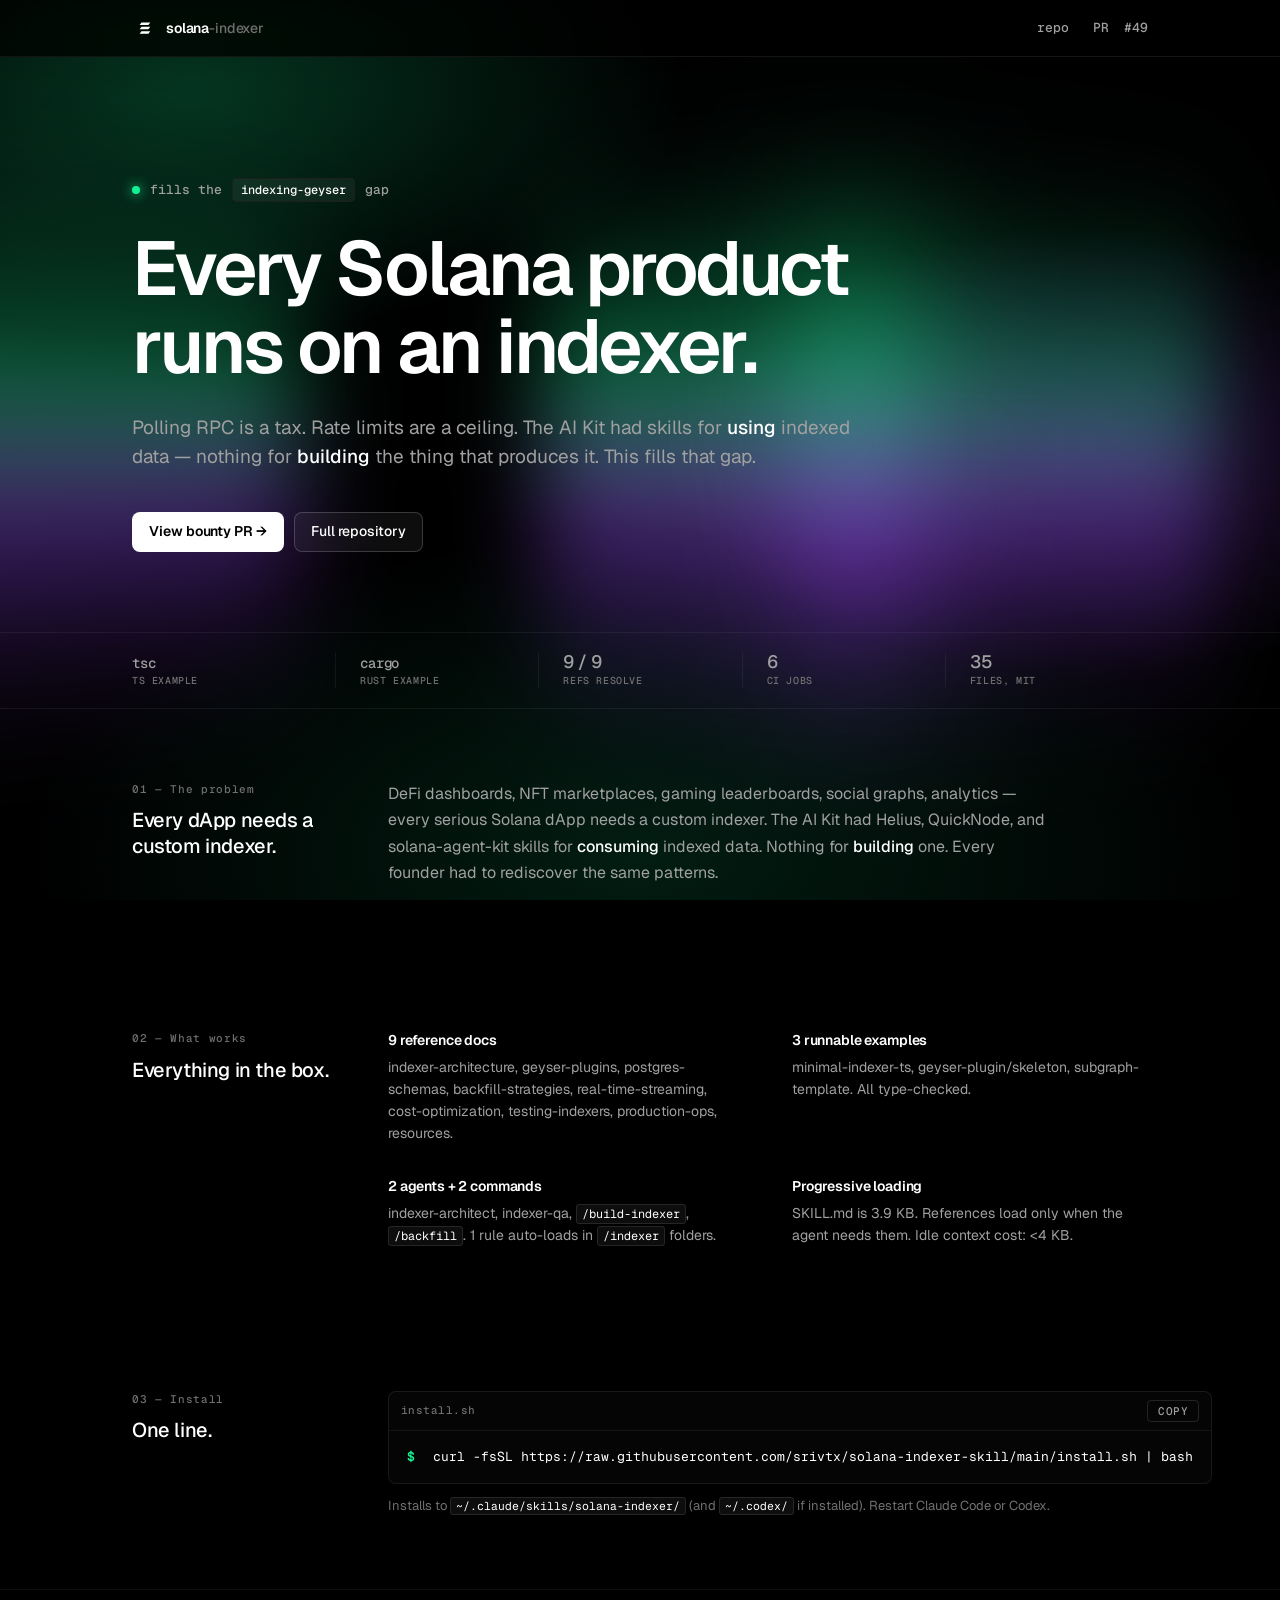
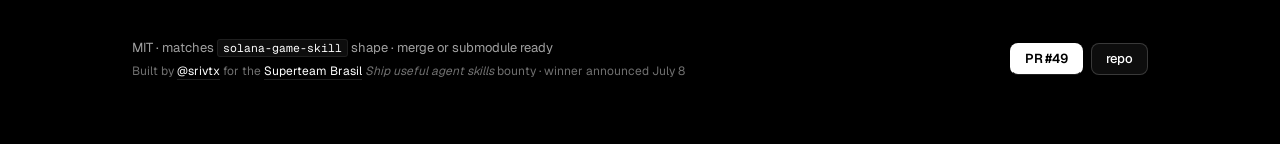
==== commit 665f6a05: "docs: dark-only site with solana gradient ambient + 3D strips - Remove light mode entirely (no toggl" ====
--- a/docs/index.html
+++ b/docs/index.html
@@ -7,147 +7,232 @@
   <meta name="description" content="The first skill that teaches you how to build a Solana indexer from scratch. Geyser gRPC, backfill, Postgres, production ops." />
   <link rel="preconnect" href="https://fonts.googleapis.com" />
   <link rel="preconnect" href="https://fonts.gstatic.com" crossorigin />
-  <link href="https://fonts.googleapis.com/css2?family=Inter:wght@400;500;600;700&family=Space+Grotesk:wght@500;600;700&family=Space+Mono:wght@400;700&family=JetBrains+Mono:wght@400;500&display=swap" rel="stylesheet" />
+  <link href="https://fonts.googleapis.com/css2?family=Geist:wght@300;400;500;600;700&family=Geist+Mono:wght@400;500&display=swap" rel="stylesheet" />
   <link rel="stylesheet" href="styles.css" />
 </head>
 <body>
 
+  <div class="page-bg" aria-hidden="true">
+    <div class="page-mesh"></div>
+    <div class="page-strip page-strip-1"></div>
+    <div class="page-strip page-strip-2"></div>
+    <div class="page-strip page-strip-3"></div>
+  </div>
+
   <header class="nav">
-    <div class="container nav-row">
+    <div class="nav-inner">
       <a href="/" class="brand">
-        <span class="sol-mark" aria-hidden="true"></span>
-        <span class="brand-text">solana-indexer</span>
+        <span class="brand-mark" aria-hidden="true">
+          <svg width="20" height="20" viewBox="0 0 32 32" fill="none">
+            <path d="M9 7h17l-3 4H9l3-4z" fill="currentColor"/>
+            <path d="M9 14h17l-3 4H9l3-4z" fill="currentColor"/>
+            <path d="M9 21h17l-3 4H9l3-4z" fill="currentColor"/>
+          </svg>
+        </span>
+        <span class="brand-text">solana<span class="brand-text-dim">-indexer</span></span>
       </a>
       <nav class="nav-links">
         <a href="https://github.com/srivtx/solana-indexer-skill" target="_blank" rel="noreferrer">repo</a>
-        <a href="https://github.com/solanabr/skill-bounty/pull/49" target="_blank" rel="noreferrer">bounty pr</a>
+        <a href="https://github.com/solanabr/skill-bounty/pull/49" target="_blank" rel="noreferrer">PR &nbsp;#49</a>
       </nav>
     </div>
   </header>
 
-  <main class="container">
-
+  <main>
+
+    <!-- HERO -->
     <section class="hero">
-      <p class="eyebrow">
-        <span class="dot"></span>
-        fills the <code>indexing-geyser</code> gap
-      </p>
-      <h1 class="display">
-        Every Solana product<br />
-        runs on an indexer.
-      </h1>
-      <p class="lede">
-        Polling RPC is a tax. Rate limits are a ceiling. The AI Kit had skills for
-        <em>using</em> indexed data &mdash; nothing for <em>building</em> the thing
-        that produces it. This fills that gap. Geyser gRPC, backfill, Postgres,
-        production ops. With code that compiles.
-      </p>
-      <div class="cta-row">
-        <a class="btn primary" href="https://github.com/solanabr/skill-bounty/pull/49" target="_blank" rel="noreferrer">View bounty PR &rarr;</a>
-        <a class="btn ghost" href="https://github.com/srivtx/solana-indexer-skill" target="_blank" rel="noreferrer">Full repository</a>
-      </div>
-    </section>
-
+      <div class="container hero-inner">
+        <p class="eyebrow">
+          <span class="eyebrow-dot"></span>
+          fills the <code>indexing-geyser</code> gap
+        </p>
+        <h1 class="display">
+          Every Solana product<br />
+          runs on an indexer.
+        </h1>
+        <p class="lede">
+          Polling RPC is a tax. Rate limits are a ceiling. The AI Kit had skills
+          for <em>using</em> indexed data &mdash; nothing for <em>building</em> the
+          thing that produces it. This fills that gap.
+        </p>
+        <div class="cta-row">
+          <a class="btn primary" href="https://github.com/solanabr/skill-bounty/pull/49" target="_blank" rel="noreferrer">View bounty PR &rarr;</a>
+          <a class="btn secondary" href="https://github.com/srivtx/solana-indexer-skill" target="_blank" rel="noreferrer">Full repository</a>
+        </div>
+      </div>
+    </section>
+
+    <!-- STRIP -->
     <section class="strip">
-      <div class="strip-grid">
-        <div class="strip-cell">
-          <p class="strip-num"><code>tsc</code></p>
-          <p class="strip-label">TS example</p>
-        </div>
-        <div class="strip-cell">
-          <p class="strip-num"><code>cargo</code></p>
-          <p class="strip-label">Rust example</p>
-        </div>
-        <div class="strip-cell">
-          <p class="strip-num">9 / 9</p>
-          <p class="strip-label">refs resolve</p>
-        </div>
-        <div class="strip-cell">
-          <p class="strip-num">6</p>
-          <p class="strip-label">CI jobs</p>
-        </div>
-        <div class="strip-cell">
-          <p class="strip-num">35</p>
-          <p class="strip-label">files, MIT</p>
-        </div>
-      </div>
-    </section>
-
+      <div class="container">
+        <div class="strip-grid">
+          <div class="strip-cell">
+            <p class="strip-num"><code>tsc</code></p>
+            <p class="strip-label">TS example</p>
+          </div>
+          <div class="strip-cell">
+            <p class="strip-num"><code>cargo</code></p>
+            <p class="strip-label">Rust example</p>
+          </div>
+          <div class="strip-cell">
+            <p class="strip-num">9 / 9</p>
+            <p class="strip-label">refs resolve</p>
+          </div>
+          <div class="strip-cell">
+            <p class="strip-num">6</p>
+            <p class="strip-label">CI jobs</p>
+          </div>
+          <div class="strip-cell">
+            <p class="strip-num">35</p>
+            <p class="strip-label">files, MIT</p>
+          </div>
+        </div>
+      </div>
+    </section>
+
+    <!-- BLOCK: the problem -->
     <section class="block">
-      <h2 class="h2">The problem</h2>
-      <p class="prose">
-        Every serious Solana dApp &mdash; DeFi dashboards, NFT marketplaces, gaming
-        leaderboards, social graphs, analytics &mdash; needs a custom indexer. The
-        AI Kit had Helius, QuickNode, and solana-agent-kit skills for
-        <em>consuming</em> indexed data. Nothing for <em>building</em> one. Every
-        founder had to rediscover the same patterns.
-      </p>
-    </section>
-
+      <div class="container">
+        <div class="block-grid">
+          <div class="block-left">
+            <p class="block-eyebrow">01 &mdash; The problem</p>
+            <h2 class="h2">Every dApp needs a custom indexer.</h2>
+          </div>
+          <div class="block-right">
+            <p class="prose">
+              DeFi dashboards, NFT marketplaces, gaming leaderboards, social
+              graphs, analytics &mdash; every serious Solana dApp needs a custom
+              indexer. The AI Kit had Helius, QuickNode, and solana-agent-kit
+              skills for <em>consuming</em> indexed data. Nothing for
+              <em>building</em> one. Every founder had to rediscover the same
+              patterns.
+            </p>
+          </div>
+        </div>
+      </div>
+    </section>
+
+    <!-- BLOCK: what works -->
     <section class="block">
-      <h2 class="h2">What works out of the box</h2>
-      <div class="features">
-        <div class="feature">
-          <h3 class="feature-h">9 reference docs</h3>
-          <p class="feature-body">indexer-architecture, geyser-plugins, postgres-schemas, backfill-strategies, real-time-streaming, cost-optimization, testing-indexers, production-ops, resources.</p>
-        </div>
-        <div class="feature">
-          <h3 class="feature-h">3 runnable examples</h3>
-          <p class="feature-body">minimal-indexer-ts (Helius webhook &rarr; Postgres), geyser-plugin/skeleton (Rust), subgraph-template. All type-checked.</p>
-        </div>
-        <div class="feature">
-          <h3 class="feature-h">2 agents + 2 commands</h3>
-          <p class="feature-body">indexer-architect, indexer-qa, <code>/build-indexer</code>, <code>/backfill</code>. 1 rule auto-loads in <code>/indexer</code> folders.</p>
-        </div>
-        <div class="feature">
-          <h3 class="feature-h">Progressive loading</h3>
-          <p class="feature-body">SKILL.md is 3.9 KB. References load only when the agent needs them. Idle context cost: &lt;4 KB.</p>
-        </div>
-      </div>
-    </section>
-
-    <section class="block install">
-      <h2 class="h2">Install</h2>
-      <div class="code-wrap">
-        <button class="copy-btn" type="button" data-copy-target="install-cmd" aria-label="Copy install command">
-          <span class="copy-label">Copy</span>
-        </button>
-        <pre class="codeblock"><code id="install-cmd"><span class="prompt">$</span> curl -fsSL https://raw.githubusercontent.com/srivtx/solana-indexer-skill/main/install.sh | bash</code></pre>
-      </div>
-      <p class="install-note">
-        Installs to <code>~/.claude/skills/solana-indexer/</code>
-        (and <code>~/.codex/</code> if installed). Restart Claude Code or Codex.
-      </p>
-    </section>
-
-    <footer class="foot">
-      <div class="foot-inner">
-        <div class="foot-left">
-          <p>MIT &middot; matches <code>solana-game-skill</code> shape &middot; merge or submodule ready</p>
-          <p class="foot-meta">Built by <a href="https://github.com/srivtx" target="_blank" rel="noreferrer">@srivtx</a> for the <a href="https://earn.superteam.fun" target="_blank" rel="noreferrer">Superteam Brasil</a> <em>Ship useful agent skills</em> bounty</p>
-        </div>
-        <div class="foot-right">
-          <a href="https://github.com/solanabr/skill-bounty/pull/49" target="_blank" rel="noreferrer" class="btn small primary">bounty pr</a>
-          <a href="https://github.com/srivtx/solana-indexer-skill" target="_blank" rel="noreferrer" class="btn small ghost">repo</a>
-        </div>
-      </div>
-    </footer>
+      <div class="container">
+        <div class="block-grid">
+          <div class="block-left">
+            <p class="block-eyebrow">02 &mdash; What works</p>
+            <h2 class="h2">Everything in the box.</h2>
+          </div>
+          <div class="block-right">
+            <div class="features">
+              <div class="feature">
+                <h3 class="feature-h">9 reference docs</h3>
+                <p class="feature-body">indexer-architecture, geyser-plugins, postgres-schemas, backfill-strategies, real-time-streaming, cost-optimization, testing-indexers, production-ops, resources.</p>
+              </div>
+              <div class="feature">
+                <h3 class="feature-h">3 runnable examples</h3>
+                <p class="feature-body">minimal-indexer-ts, geyser-plugin/skeleton, subgraph-template. All type-checked.</p>
+              </div>
+              <div class="feature">
+                <h3 class="feature-h">2 agents + 2 commands</h3>
+                <p class="feature-body">indexer-architect, indexer-qa, <code>/build-indexer</code>, <code>/backfill</code>. 1 rule auto-loads in <code>/indexer</code> folders.</p>
+              </div>
+              <div class="feature">
+                <h3 class="feature-h">Progressive loading</h3>
+                <p class="feature-body">SKILL.md is 3.9&nbsp;KB. References load only when the agent needs them. Idle context cost: &lt;4&nbsp;KB.</p>
+              </div>
+            </div>
+          </div>
+        </div>
+      </div>
+    </section>
+
+    <!-- BLOCK: install -->
+    <section class="block">
+      <div class="container">
+        <div class="block-grid">
+          <div class="block-left">
+            <p class="block-eyebrow">03 &mdash; Install</p>
+            <h2 class="h2">One line.</h2>
+          </div>
+          <div class="block-right">
+            <div class="code-shell">
+              <div class="code-header">
+                <span class="code-label">install.sh</span>
+                <button class="copy-btn" type="button" data-copy-target="install-cmd" aria-label="Copy install command">
+                  <span class="copy-label">Copy</span>
+                </button>
+              </div>
+              <pre class="codeblock"><code id="install-cmd"><span class="prompt">$</span> curl -fsSL https://raw.githubusercontent.com/srivtx/solana-indexer-skill/main/install.sh | bash</code></pre>
+            </div>
+            <p class="install-note">
+              Installs to <code>~/.claude/skills/solana-indexer/</code>
+              (and <code>~/.codex/</code> if installed). Restart Claude Code or Codex.
+            </p>
+          </div>
+        </div>
+      </div>
+    </section>
 
   </main>
 
+  <footer class="foot">
+    <div class="container foot-inner">
+      <div class="foot-left">
+        <p class="foot-line">
+          MIT &middot; matches <code>solana-game-skill</code> shape &middot; merge or submodule ready
+        </p>
+        <p class="foot-meta">
+          Built by <a href="https://github.com/srivtx" target="_blank" rel="noreferrer">@srivtx</a>
+          for the <a href="https://earn.superteam.fun" target="_blank" rel="noreferrer">Superteam Brasil</a>
+          <em>Ship useful agent skills</em> bounty &middot; winner announced July&nbsp;8
+        </p>
+      </div>
+      <div class="foot-right">
+        <a href="https://github.com/solanabr/skill-bounty/pull/49" target="_blank" rel="noreferrer" class="btn small primary">PR #49</a>
+        <a href="https://github.com/srivtx/solana-indexer-skill" target="_blank" rel="noreferrer" class="btn small secondary">repo</a>
+      </div>
+    </div>
+  </footer>
+
   <script>
-    document.querySelectorAll('.copy-btn').forEach(function (btn) {
-      btn.addEventListener('click', function () {
-        var targetId = btn.getAttribute('data-copy-target');
-        var el = document.getElementById(targetId);
+    // copy button
+    document.querySelectorAll('.copy-btn').forEach(function (b) {
+      b.addEventListener('click', function () {
+        var el = document.getElementById(b.getAttribute('data-copy-target'));
         if (!el) return;
-        var text = el.textContent.replace(/^\$\s*/, '').trim();
-        navigator.clipboard.writeText(text).then(function () {
-          btn.classList.add('copied');
-          setTimeout(function () { btn.classList.remove('copied'); }, 1500);
+        navigator.clipboard.writeText(el.textContent.replace(/^\$\s*/, '').trim()).then(function () {
+          b.classList.add('copied');
+          setTimeout(function () { b.classList.remove('copied'); }, 1500);
         });
       });
     });
+
+    // page-wide parallax — the fixed ambient mesh tracks the cursor
+    (function () {
+      var mesh = document.querySelector('.page-mesh');
+      if (!mesh) return;
+      var raf = 0;
+      var tx = 0, ty = 0;
+      var cx = 0, cy = 0;
+      window.addEventListener('mousemove', function (e) {
+        cx = ((e.clientX / window.innerWidth) - 0.5) * 2;
+        cy = ((e.clientY / window.innerHeight) - 0.5) * 2;
+        if (!raf) raf = requestAnimationFrame(update);
+      });
+      window.addEventListener('mouseleave', function () {
+        cx = 0; cy = 0;
+        if (!raf) raf = requestAnimationFrame(update);
+      });
+      function update() {
+        tx += (cx - tx) * 0.06;
+        ty += (cy - ty) * 0.06;
+        mesh.style.transform = 'translate3d(' + (tx * 16) + 'px, ' + (ty * 10) + 'px, 0) scale(1.03)';
+        if (Math.abs(cx - tx) > 0.001 || Math.abs(cy - ty) > 0.001) {
+          raf = requestAnimationFrame(update);
+        } else {
+          raf = 0;
+        }
+      }
+    })();
   </script>
 </body>
 </html>
--- a/docs/styles.css
+++ b/docs/styles.css
@@ -1,30 +1,133 @@
-/* solana-indexer docs — clean, production, no overlap */
+/* solana-indexer docs — dark only, solana gradient ambient + 3D strips across the whole page */
 
 * { box-sizing: border-box; margin: 0; padding: 0; }
 
 :root {
-  --bg:          #ffffff;
-  --bg-soft:     #f7f8fa;
-  --ink:         #0a0a0a;
-  --ink-2:       #1a1a1a;
-  --ink-3:       #4a4a4a;
-  --ink-4:       #6a6a6a;
-  --ink-5:       #9a9a9a;
-  --line:        #e5e5e5;
-  --line-soft:   #f0f0f0;
-  --sol-green:   #14F195;
-  --sol-purple:  #9945FF;
-  --grad:        linear-gradient(135deg, #14F195 0%, #9945FF 100%);
-  --grad-soft:   linear-gradient(135deg, rgba(20,241,149,0.08) 0%, rgba(153,69,255,0.08) 100%);
+  --bg:           #000000;
+  --bg-elev:      #0a0a0a;
+  --fg:           #ffffff;
+  --fg-2:         #a0a0a0;
+  --fg-3:         #707070;
+  --fg-4:         #505050;
+  --border:       #1f1f1f;
+  --border-soft:  #141414;
+  --btn-2-bg:     rgba(255, 255, 255, 0.04);
+  --btn-2-fg:     #ffffff;
+  --btn-2-border: rgba(255, 255, 255, 0.14);
+  --accent:       #14F195;
+  --accent-2:     #9945FF;
 }
 
 html, body {
   background: var(--bg);
-  color: var(--ink);
-  font-family: "Inter", -apple-system, BlinkMacSystemFont, "Segoe UI", sans-serif;
+  color: var(--fg);
+  font-family: "Geist", system-ui, -apple-system, "Segoe UI", sans-serif;
   -webkit-font-smoothing: antialiased;
   -moz-osx-font-smoothing: grayscale;
-  line-height: 1.55;
+  line-height: 1.5;
+  min-height: 100vh;
+}
+
+::selection {
+  background: color-mix(in srgb, var(--accent) 35%, transparent);
+  color: var(--fg);
+}
+
+.container {
+  max-width: 1080px;
+  margin: 0 auto;
+  padding: 0 32px;
+  position: relative;
+  z-index: 2;
+}
+
+/* PAGE-WIDE AMBIENT BACKGROUND — fixed, persists across scroll */
+.page-bg {
+  position: fixed;
+  inset: 0;
+  z-index: 0;
+  overflow: hidden;
+  pointer-events: none;
+  perspective: 1400px;
+  transform-style: preserve-3d;
+}
+
+.page-mesh {
+  position: absolute;
+  inset: 0;
+  background:
+    radial-gradient(ellipse 70% 50% at 15% 10%, color-mix(in srgb, #14F195 22%, transparent) 0%, transparent 55%),
+    radial-gradient(ellipse 60% 45% at 85% 50%, color-mix(in srgb, #9945FF 22%, transparent) 0%, transparent 55%),
+    radial-gradient(ellipse 80% 60% at 50% 95%, color-mix(in srgb, #14F195 12%, transparent) 0%, transparent 60%);
+  animation: meshDrift 22s ease-in-out infinite alternate;
+}
+
+@keyframes meshDrift {
+  0%   { transform: translate3d(-2%, -1%, 0) scale(1); }
+  100% { transform: translate3d(2%,  1%, 0) scale(1.04); }
+}
+
+.page-strip {
+  position: fixed;
+  left: -30%;
+  width: 160%;
+  height: 100vh;
+  background: linear-gradient(
+    180deg,
+    transparent 0%,
+    transparent 15%,
+    color-mix(in srgb, #14F195 35%, transparent) 30%,
+    #14F195 45%,
+    #9945FF 55%,
+    color-mix(in srgb, #9945FF 35%, transparent) 70%,
+    transparent 85%,
+    transparent 100%
+  );
+  filter: blur(60px);
+  transform-origin: center center;
+  pointer-events: none;
+  will-change: transform;
+}
+
+.page-strip-1 {
+  width: 40%;
+  left: -10%;
+  transform: rotateY(35deg) translateZ(-200px);
+  animation: stripDrift1 16s cubic-bezier(0.4, 0, 0.2, 1) infinite;
+  opacity: 0.45;
+}
+
+.page-strip-2 {
+  width: 35%;
+  left: 35%;
+  transform: rotateY(-30deg) translateZ(-100px);
+  animation: stripDrift2 20s cubic-bezier(0.4, 0, 0.2, 1) infinite;
+  animation-delay: -6s;
+  opacity: 0.5;
+}
+
+.page-strip-3 {
+  width: 45%;
+  left: 65%;
+  transform: rotateY(25deg) translateZ(-150px);
+  animation: stripDrift3 24s cubic-bezier(0.4, 0, 0.2, 1) infinite;
+  animation-delay: -12s;
+  opacity: 0.4;
+}
+
+@keyframes stripDrift1 {
+  0%, 100% { transform: rotateY(35deg) translateZ(-200px) translateX(0); }
+  50%      { transform: rotateY(35deg) translateZ(-200px) translateX(80%); }
+}
+
+@keyframes stripDrift2 {
+  0%, 100% { transform: rotateY(-30deg) translateZ(-100px) translateX(0); }
+  50%      { transform: rotateY(-30deg) translateZ(-100px) translateX(-80%); }
+}
+
+@keyframes stripDrift3 {
+  0%, 100% { transform: rotateY(25deg) translateZ(-150px) translateX(0); }
+  50%      { transform: rotateY(25deg) translateZ(-150px) translateX(60%); }
 }
 
 /* NAV */
@@ -32,469 +135,363 @@
   position: sticky;
   top: 0;
   z-index: 50;
-  background: rgba(255, 255, 255, 0.85);
-  backdrop-filter: blur(12px);
-  -webkit-backdrop-filter: blur(12px);
-  border-bottom: 1px solid var(--line-soft);
+  background: color-mix(in srgb, #000000 75%, transparent);
+  backdrop-filter: saturate(180%) blur(14px);
+  -webkit-backdrop-filter: saturate(180%) blur(14px);
+  border-bottom: 1px solid var(--border-soft);
 }
 .nav-inner {
-  max-width: 1100px;
+  max-width: 1080px;
   margin: 0 auto;
-  padding: 14px 24px;
+  padding: 0 32px;
+  height: 56px;
   display: flex;
+  align-items: center;
   justify-content: space-between;
-  align-items: center;
 }
 .brand {
   display: flex;
   align-items: center;
   gap: 10px;
   text-decoration: none;
-  color: var(--ink);
-}
-.sol-mark {
-  width: 22px;
-  height: 22px;
-  background: var(--grad);
-  -webkit-mask: url("data:image/svg+xml;utf8,<svg xmlns='http://www.w3.org/2000/svg' viewBox='0 0 397 312'><path d='M64 270L89 245H343L318 270H64ZM64 156L89 131H343L318 156H64ZM64 42L89 67H343L318 42H64Z' fill='black'/></svg>") center/contain no-repeat;
-  mask: url("data:image/svg+xml;utf8,<svg xmlns='http://www.w3.org/2000/svg' viewBox='0 0 397 312'><path d='M64 270L89 245H343L318 270H64ZM64 156L89 131H343L318 156H64ZM64 42L89 67H343L318 42H64Z' fill='black'/></svg>") center/contain no-repeat;
-  display: inline-block;
-  flex-shrink: 0;
+  color: var(--fg);
+}
+.brand-mark {
+  display: flex;
+  align-items: center;
+  justify-content: center;
+  width: 24px;
+  height: 24px;
+  color: var(--fg);
 }
 .brand-text {
-  font-family: "JetBrains Mono", ui-monospace, monospace;
-  font-size: 13px;
-  font-weight: 500;
-  color: var(--ink);
-}
+  font-family: "Geist", sans-serif;
+  font-size: 14px;
+  font-weight: 600;
+  letter-spacing: -0.01em;
+  color: var(--fg);
+}
+.brand-text-dim { color: var(--fg-3); font-weight: 500; }
 .nav-links { display: flex; gap: 24px; }
 .nav-links a {
-  font-family: "JetBrains Mono", ui-monospace, monospace;
-  font-size: 12px;
-  font-weight: 500;
-  color: var(--ink-3);
+  font-family: "Geist Mono", monospace;
+  font-size: 13px;
+  font-weight: 500;
+  color: var(--fg-2);
   text-decoration: none;
+  letter-spacing: -0.01em;
   transition: color 0.15s ease;
 }
-.nav-links a:hover { color: var(--ink); }
-
-/* MAIN */
-.wrap {
-  max-width: 1100px;
-  margin: 0 auto;
-  padding: 0 24px 40px;
-}
+.nav-links a:hover { color: var(--fg); }
 
 /* HERO */
-.hero {
-  padding: 88px 0 72px;
-  max-width: 820px;
-  margin: 0 auto;
-}
+.hero { padding: 120px 0 80px; }
+
 .eyebrow {
   display: inline-flex;
   align-items: center;
   gap: 10px;
-  font-family: "JetBrains Mono", ui-monospace, monospace;
-  font-size: 12px;
-  color: var(--ink-4);
-  margin-bottom: 32px;
-}
-.eyebrow .dot {
+  font-family: "Geist Mono", monospace;
+  font-size: 13px;
+  font-weight: 500;
+  color: var(--fg-2);
+  margin-bottom: 28px;
+}
+.eyebrow-dot {
   width: 8px;
   height: 8px;
   border-radius: 50%;
-  background: var(--sol-green);
+  background: var(--accent);
   flex-shrink: 0;
+  box-shadow: 0 0 12px var(--accent);
 }
 .eyebrow code {
-  font-family: "JetBrains Mono", ui-monospace, monospace;
+  font-family: "Geist Mono", monospace;
   font-size: 12px;
-  color: var(--ink-2);
-  background: var(--bg-soft);
-  border: 1px solid var(--line);
-  padding: 3px 8px;
+  color: var(--fg);
+  background: rgba(255, 255, 255, 0.05);
+  border: 1px solid var(--border);
+  padding: 2px 8px;
   border-radius: 4px;
   font-weight: 500;
 }
+
 .display {
-  font-family: "Space Grotesk", sans-serif;
-  font-weight: 700;
-  font-size: clamp(40px, 5.8vw, 68px);
-  line-height: 1.05;
-  letter-spacing: -0.02em;
-  color: var(--ink);
-  margin-bottom: 32px;
-}
+  font-family: "Geist", sans-serif;
+  font-weight: 600;
+  font-size: clamp(44px, 6.5vw, 76px);
+  line-height: 1.02;
+  letter-spacing: -0.04em;
+  color: var(--fg);
+  margin-bottom: 28px;
+  max-width: 16ch;
+}
+
 .lede {
-  font-family: "Inter", sans-serif;
-  font-size: 17px;
-  line-height: 1.7;
-  color: var(--ink-3);
+  font-family: "Geist", sans-serif;
+  font-size: 19px;
+  line-height: 1.55;
+  color: var(--fg-2);
   max-width: 56ch;
   margin-bottom: 40px;
 }
 .lede em {
-  font-style: italic;
-  color: var(--ink-2);
-  font-weight: 500;
-  font-family: "Space Grotesk", sans-serif;
-}
-.cta-row {
-  display: flex;
-  gap: 12px;
-  flex-wrap: wrap;
-}
+  font-style: normal;
+  color: var(--fg);
+  font-weight: 500;
+}
+
+.cta-row { display: flex; gap: 10px; flex-wrap: wrap; align-items: center; }
+
 .btn {
   display: inline-flex;
   align-items: center;
-  font-family: "Inter", sans-serif;
+  justify-content: center;
+  font-family: "Geist", sans-serif;
   font-size: 14px;
-  font-weight: 600;
-  padding: 13px 22px;
+  font-weight: 500;
+  padding: 0 16px;
+  height: 40px;
   text-decoration: none;
   border-radius: 8px;
-  transition: all 0.15s ease;
+  transition: opacity 0.15s ease, background-color 0.15s ease, border-color 0.15s ease, transform 0.15s ease;
   border: 1px solid transparent;
   letter-spacing: -0.005em;
+  white-space: nowrap;
 }
 .btn.primary {
-  background: var(--ink);
-  color: #fff;
-}
-.btn.primary:hover {
-  background: var(--ink-2);
+  background: #ffffff;
+  color: #000000;
+  font-weight: 600;
+}
+.btn.primary:hover { background: #f0f0f0; transform: translateY(-1px); }
+.btn.secondary {
+  background: rgba(255, 255, 255, 0.05);
+  color: #ffffff;
+  border-color: rgba(255, 255, 255, 0.18);
+  backdrop-filter: blur(8px);
+}
+.btn.secondary:hover {
+  background: rgba(255, 255, 255, 0.1);
+  border-color: rgba(255, 255, 255, 0.3);
   transform: translateY(-1px);
 }
-.btn.ghost {
-  background: var(--bg);
-  color: var(--ink);
-  border-color: var(--line);
-}
-.btn.ghost:hover { border-color: var(--ink); }
 .btn.small {
-  padding: 8px 14px;
-  font-size: 12px;
-}
-
-/* VERIFICATION STRIP */
+  height: 32px;
+  padding: 0 14px;
+  font-size: 13px;
+}
+
+/* STRIP — transparent, hairline dividers, no background */
 .strip {
-  padding: 24px 0;
-  border-top: 1px solid var(--line-soft);
-  border-bottom: 1px solid var(--line-soft);
-  margin-bottom: 64px;
+  padding: 20px 0;
+  border-top: 1px solid rgba(255, 255, 255, 0.06);
+  border-bottom: 1px solid rgba(255, 255, 255, 0.06);
 }
 .strip-grid {
   display: grid;
   grid-template-columns: repeat(5, 1fr);
 }
 .strip-cell {
-  padding: 8px 16px;
-  border-left: 1px solid var(--line-soft);
+  padding-left: 24px;
+  border-left: 1px solid rgba(255, 255, 255, 0.06);
 }
 .strip-cell:first-child { border-left: none; padding-left: 0; }
 .strip-num {
-  font-family: "Space Grotesk", sans-serif;
-  font-size: 22px;
-  font-weight: 700;
-  color: var(--ink);
+  font-family: "Geist", sans-serif;
+  font-size: 18px;
+  font-weight: 500;
+  color: var(--fg-2);
   margin-bottom: 2px;
+  line-height: 1;
+  letter-spacing: -0.01em;
 }
 .strip-num code {
-  font-family: "JetBrains Mono", ui-monospace, monospace;
+  font-family: "Geist Mono", monospace;
   font-size: 14px;
   font-weight: 500;
-  color: var(--ink);
+  color: var(--fg-2);
   background: transparent;
   border: none;
   padding: 0;
 }
 .strip-label {
-  font-family: "JetBrains Mono", ui-monospace, monospace;
+  font-family: "Geist Mono", monospace;
   font-size: 10px;
-  letter-spacing: 0.08em;
+  font-weight: 500;
+  letter-spacing: 0.06em;
   text-transform: uppercase;
-  color: var(--ink-4);
-}
-
-/* SECTIONS */
-.section {
-  padding: 40px 0;
-  max-width: 820px;
-  margin: 0 auto;
+  color: var(--fg-3);
+}
+
+/* BLOCKS */
+.block {
+  padding: 72px 0;
+}
+.block-grid {
+  display: grid;
+  grid-template-columns: 200px 1fr;
+  gap: 56px;
+  align-items: start;
+}
+.block-left { position: sticky; top: 88px; }
+.block-eyebrow {
+  font-family: "Geist Mono", monospace;
+  font-size: 11px;
+  font-weight: 500;
+  letter-spacing: 0.06em;
+  color: var(--fg-3);
+  margin-bottom: 10px;
 }
 .h2 {
-  font-family: "Space Grotesk", sans-serif;
-  font-weight: 700;
-  font-size: clamp(24px, 3vw, 32px);
-  line-height: 1.15;
-  letter-spacing: -0.01em;
-  color: var(--ink);
-  margin-bottom: 16px;
+  font-family: "Geist", sans-serif;
+  font-weight: 500;
+  font-size: 20px;
+  line-height: 1.3;
+  letter-spacing: -0.02em;
+  color: var(--fg);
 }
 .prose {
+  font-family: "Geist", sans-serif;
   font-size: 16px;
   line-height: 1.65;
-  color: var(--ink-3);
-  max-width: 64ch;
+  color: var(--fg-2);
+  max-width: 60ch;
 }
 .prose em {
-  font-style: italic;
-  color: var(--ink-2);
-  font-family: "Space Grotesk", sans-serif;
-  font-weight: 500;
-}
-.prose code {
-  font-family: "JetBrains Mono", ui-monospace, monospace;
-  font-size: 0.88em;
-  background: var(--bg-soft);
-  padding: 2px 6px;
-  border-radius: 4px;
-  color: var(--ink-2);
-  border: 1px solid var(--line);
-}
-
-/* CODE BLOCK — light variant with syntax colors */
-.codeblock-light {
-  background: #fafafa;
-  color: #0a0a0a;
-  border: 1px solid var(--line);
-  font-size: 12.5px;
-  line-height: 1.65;
-}
-.codeblock-light code { color: #0a0a0a; }
-.codeblock-light .kw { color: #9945FF; font-weight: 600; }
-.codeblock-light .var { color: #0a0a0a; }
-.codeblock-light .str { color: #14F195; }
-
-/* DECISION TREE */
-  display: grid;
-  grid-template-columns: repeat(5, 1fr);
-  gap: 12px;
-  margin-top: 24px;
-}
-/* DECISION TREE */
-.tree {
-  display: grid;
-  grid-template-columns: repeat(5, 1fr);
-  gap: 12px;
-  margin-top: 24px;
-}
-.tree-card {
-  border: 1px solid var(--line);
-  background: var(--bg);
-  padding: 18px;
-  border-radius: 8px;
-  transition: all 0.15s ease;
-}
-.tree-card:hover {
-  border-color: var(--ink-5);
-  transform: translateY(-2px);
-  box-shadow: 0 8px 20px -8px rgba(0,0,0,0.08);
-}
-.tree-title {
-  font-family: "Space Grotesk", sans-serif;
-  font-weight: 700;
-  font-size: 14px;
-  color: var(--ink);
-  margin-bottom: 4px;
-}
-.tree-meta {
-  font-family: "JetBrains Mono", ui-monospace, monospace;
-  font-size: 10px;
-  color: var(--ink-4);
-  text-transform: uppercase;
-  letter-spacing: 0.04em;
-  margin-bottom: 10px;
-}
-.tree-body {
-  font-size: 13px;
-  line-height: 1.5;
-  color: var(--ink-3);
-}
-.tree-body code {
-  font-family: "JetBrains Mono", ui-monospace, monospace;
-  font-size: 0.85em;
-  background: var(--bg-soft);
-  padding: 1px 4px;
-  border-radius: 3px;
-  color: var(--ink-2);
-}
-
-/* WHAT'S INSIDE */
-.inside {
+  font-style: normal;
+  color: var(--fg);
+  font-weight: 500;
+}
+
+/* FEATURES */
+.features {
   display: grid;
   grid-template-columns: 1fr 1fr;
-  gap: 24px;
-  margin-top: 24px;
-}
-.inside-h {
-  font-family: "Space Grotesk", sans-serif;
-  font-weight: 700;
-  font-size: 15px;
-  color: var(--ink);
+  gap: 32px 48px;
+}
+.feature {
+  padding: 0;
+}
+.feature-h {
+  font-family: "Geist", sans-serif;
+  font-weight: 600;
+  font-size: 14px;
+  color: var(--fg);
   margin-bottom: 6px;
-}
-.inside-body {
+  letter-spacing: -0.01em;
+}
+.feature-body {
+  font-family: "Geist", sans-serif;
   font-size: 14px;
   line-height: 1.55;
-  color: var(--ink-3);
-}
-.inside-body code {
-  font-family: "JetBrains Mono", ui-monospace, monospace;
+  color: var(--fg-2);
+}
+.feature-body code {
+  font-family: "Geist Mono", monospace;
   font-size: 0.85em;
-  background: var(--bg-soft);
+  background: rgba(255, 255, 255, 0.05);
   padding: 1px 5px;
   border-radius: 3px;
-  color: var(--ink-2);
-}
-
-/* INSTALL — code block with copy button */
-.code-wrap {
-  position: relative;
-  margin: 20px 0 12px;
+  color: var(--fg);
+  border: 1px solid rgba(255, 255, 255, 0.1);
+}
+
+/* INSTALL */
+.code-shell {
+  border: 1px solid rgba(255, 255, 255, 0.08);
+  border-radius: 8px;
+  overflow: hidden;
+  background: rgba(255, 255, 255, 0.02);
+  margin: 0 0 12px;
+}
+.code-header {
+  display: flex;
+  align-items: center;
+  justify-content: space-between;
+  padding: 8px 12px;
+  border-bottom: 1px solid rgba(255, 255, 255, 0.06);
+}
+.code-label {
+  font-family: "Geist Mono", monospace;
+  font-size: 11px;
+  font-weight: 500;
+  letter-spacing: 0.04em;
+  color: var(--fg-3);
+}
+.copy-btn {
+  display: inline-flex;
+  align-items: center;
+  font-family: "Geist Mono", monospace;
+  font-size: 11px;
+  font-weight: 500;
+  letter-spacing: 0.04em;
+  text-transform: uppercase;
+  color: var(--fg-2);
+  background: transparent;
+  border: 1px solid rgba(255, 255, 255, 0.12);
+  padding: 3px 10px;
+  border-radius: 4px;
+  cursor: pointer;
+  transition: color 0.15s ease, border-color 0.15s ease;
+}
+.copy-btn:hover { color: var(--fg); border-color: rgba(255, 255, 255, 0.3); }
+.copy-btn.copied { color: var(--accent); border-color: var(--accent); }
+.copy-btn.copied .copy-label { display: none; }
+.copy-btn.copied::after {
+  content: "Copied";
+  font-family: "Geist Mono", monospace;
+  font-size: 11px;
+  font-weight: 500;
+  letter-spacing: 0.04em;
+  text-transform: uppercase;
+  color: var(--accent);
 }
 .codeblock {
   display: block;
-  background: #0a0a0a;
-  color: #f0f0f0;
-  padding: 48px 24px 20px;
+  background: transparent;
+  color: var(--fg);
+  padding: 16px 18px;
   margin: 0;
-  border-radius: 8px;
   overflow-x: auto;
-  font-family: "JetBrains Mono", ui-monospace, monospace;
+  font-family: "Geist Mono", monospace;
   font-size: 13px;
   line-height: 1.6;
-  border: 1px solid #1a1a1a;
-  position: relative;
-}
-.codeblock::before {
-  content: "";
-  position: absolute;
-  top: 0;
-  left: 0;
-  right: 0;
-  height: 2px;
-  background: var(--grad);
-  border-radius: 8px 8px 0 0;
 }
 .codeblock code {
-  font-family: "JetBrains Mono", ui-monospace, monospace;
-  font-size: 13px;
-  color: #f0f0f0;
+  font-family: "Geist Mono", monospace;
+  font-size: 13px;
+  color: var(--fg);
   background: transparent;
   border: none;
   padding: 0;
 }
 .codeblock .prompt {
-  color: var(--sol-green);
+  color: var(--accent);
   margin-right: 10px;
-  font-weight: 500;
-}
-.copy-btn {
-  position: absolute;
-  top: 12px;
-  right: 12px;
-  z-index: 5;
-  font-family: "JetBrains Mono", ui-monospace, monospace;
-  font-size: 10px;
-  font-weight: 500;
-  letter-spacing: 0.06em;
-  text-transform: uppercase;
-  color: #9a9a9a;
-  background: rgba(255, 255, 255, 0.06);
-  border: 1px solid rgba(255, 255, 255, 0.14);
-  padding: 6px 12px;
-  border-radius: 4px;
-  cursor: pointer;
-  transition: all 0.15s ease;
-}
-.copy-btn:hover {
-  color: #fff;
-  background: rgba(255, 255, 255, 0.12);
-  border-color: rgba(255, 255, 255, 0.24);
-}
-.copy-btn.copied {
-  color: var(--sol-green);
-  border-color: rgba(20, 241, 149, 0.5);
-  background: rgba(20, 241, 149, 0.1);
-}
-.copy-btn.copied .copy-label { display: none; }
-.copy-btn.copied::after {
-  content: "Copied";
-  font-family: "JetBrains Mono", ui-monospace, monospace;
-  font-size: 10px;
-  font-weight: 500;
-  letter-spacing: 0.06em;
-  text-transform: uppercase;
-  color: var(--sol-green);
+  font-weight: 600;
+  user-select: none;
 }
 .install-note {
-  font-size: 13px;
-  color: var(--ink-4);
-  line-height: 1.5;
+  font-family: "Geist", sans-serif;
+  font-size: 13px;
+  color: var(--fg-3);
+  line-height: 1.6;
 }
 .install-note code {
-  font-family: "JetBrains Mono", ui-monospace, monospace;
-  font-size: 0.9em;
-  background: var(--bg-soft);
+  font-family: "Geist Mono", monospace;
+  font-size: 0.88em;
+  background: rgba(255, 255, 255, 0.05);
   padding: 1px 5px;
   border-radius: 3px;
-  color: var(--ink-2);
-  border: 1px solid var(--line);
-}
-
-/* BOTTOM VISUAL */
-.bottom-visual {
-  margin: 80px -24px 0;
-  padding: 60px 24px 80px;
-  text-align: center;
-  border-top: 1px solid var(--line-soft);
-}
-.bottom-tag {
-  display: inline-flex;
-  align-items: center;
-  gap: 8px;
-  margin-bottom: 28px;
-}
-.bottom-tag-text {
-  font-family: "JetBrains Mono", ui-monospace, monospace;
-  font-size: 11px;
-  font-weight: 500;
-  color: var(--ink-4);
-  letter-spacing: 0.08em;
-  text-transform: uppercase;
-}
-.bottom-img {
-  display: block;
-  width: 100%;
-  max-width: 900px;
-  margin: 0 auto;
-  height: auto;
-}
-.bottom-caption {
-  margin-top: 28px;
-  font-family: "Space Mono", monospace;
-  font-size: 13px;
-  color: var(--ink-3);
-  letter-spacing: 0.01em;
-}
-.bottom-caption em {
-  font-style: italic;
-  font-family: "Space Grotesk", sans-serif;
-  font-weight: 600;
-  background: var(--grad);
-  -webkit-background-clip: text;
-  background-clip: text;
-  -webkit-text-fill-color: transparent;
-  color: transparent;
+  color: var(--fg);
+  border: 1px solid rgba(255, 255, 255, 0.1);
 }
 
 /* FOOTER */
 .foot {
-  margin-top: 0;
-  padding: 32px 0;
-  border-top: 1px solid var(--line-soft);
+  border-top: 1px solid rgba(255, 255, 255, 0.06);
+  padding: 48px 0 64px;
 }
 .foot-inner {
   display: flex;
@@ -503,55 +500,51 @@
   gap: 24px;
   flex-wrap: wrap;
 }
-.foot-left p {
-  font-size: 13px;
-  color: var(--ink-3);
-  line-height: 1.5;
+.foot-line {
+  font-family: "Geist", sans-serif;
+  font-size: 13px;
+  color: var(--fg-2);
+  margin-bottom: 4px;
 }
 .foot-meta {
-  margin-top: 4px !important;
-  font-size: 12px !important;
-  color: var(--ink-4) !important;
+  font-family: "Geist", sans-serif;
+  font-size: 12px;
+  color: var(--fg-3);
 }
 .foot a {
-  color: var(--ink);
+  color: var(--fg);
   text-decoration: none;
-  border-bottom: 1px solid var(--line);
+  border-bottom: 1px solid var(--border);
   transition: border-color 0.15s ease;
 }
-.foot a:hover { border-color: var(--ink); }
+.foot a:hover { border-bottom-color: var(--fg); }
+.foot em { font-style: italic; }
 .foot code {
-  font-family: "JetBrains Mono", ui-monospace, monospace;
+  font-family: "Geist Mono", monospace;
   font-size: 0.88em;
-  background: var(--bg-soft);
+  background: rgba(255, 255, 255, 0.05);
   padding: 1px 5px;
   border-radius: 3px;
-  color: var(--ink-2);
-  border: 1px solid var(--line);
-}
+  color: var(--fg);
+  border: 1px solid var(--border);
+}
+.foot .btn.primary { background: #ffffff; color: #000000; }
+.foot .btn.secondary { background: rgba(255, 255, 255, 0.05); color: #ffffff; border-color: rgba(255, 255, 255, 0.18); }
 .foot-right { display: flex; gap: 8px; }
 
-::selection {
-  background: rgba(153, 69, 255, 0.15);
-  color: var(--ink);
-}
-
 /* responsive */
-@media (max-width: 900px) {
-  .strip-grid { grid-template-columns: repeat(3, 1fr); gap: 16px 0; }
-  .strip-cell:nth-child(4) { border-left: none; padding-left: 0; }
-  .tree { grid-template-columns: repeat(2, 1fr); }
-  .inside { grid-template-columns: 1fr; }
-}
-@media (max-width: 600px) {
-  .nav-inner { padding: 12px 16px; }
-  .wrap { padding: 0 16px 32px; }
-  .hero { padding: 56px 0 48px; }
-  .strip-grid { grid-template-columns: repeat(2, 1fr); }
-  .strip-cell { border-left: none; padding: 8px 0; }
-  .strip-cell:nth-child(odd) { border-right: 1px solid var(--line-soft); padding-right: 12px; }
-  .strip-cell:nth-child(even) { padding-left: 12px; }
-  .tree { grid-template-columns: 1fr; }
-  .bottom-visual { margin: 48px -16px 0; padding: 40px 16px 56px; }
+@media (max-width: 768px) {
+  .container { padding: 0 24px; }
+  .nav-inner { padding: 0 24px; }
+  .hero { padding: 80px 0 56px; }
+  .block { padding: 56px 0; }
+  .block-grid { grid-template-columns: 1fr; gap: 24px; }
+  .block-left { position: static; }
+  .strip-grid { grid-template-columns: repeat(2, 1fr); row-gap: 20px; }
+  .strip-cell { border-left: none; padding: 0 12px; }
+  .strip-cell:nth-child(odd) { border-right: 1px solid var(--border-soft); padding-left: 0; }
+  .strip-cell:nth-child(even) { padding-right: 0; }
+  .features { grid-template-columns: 1fr; }
+  .nav-links { display: none; }
   .foot-inner { flex-direction: column; align-items: flex-start; }
 }
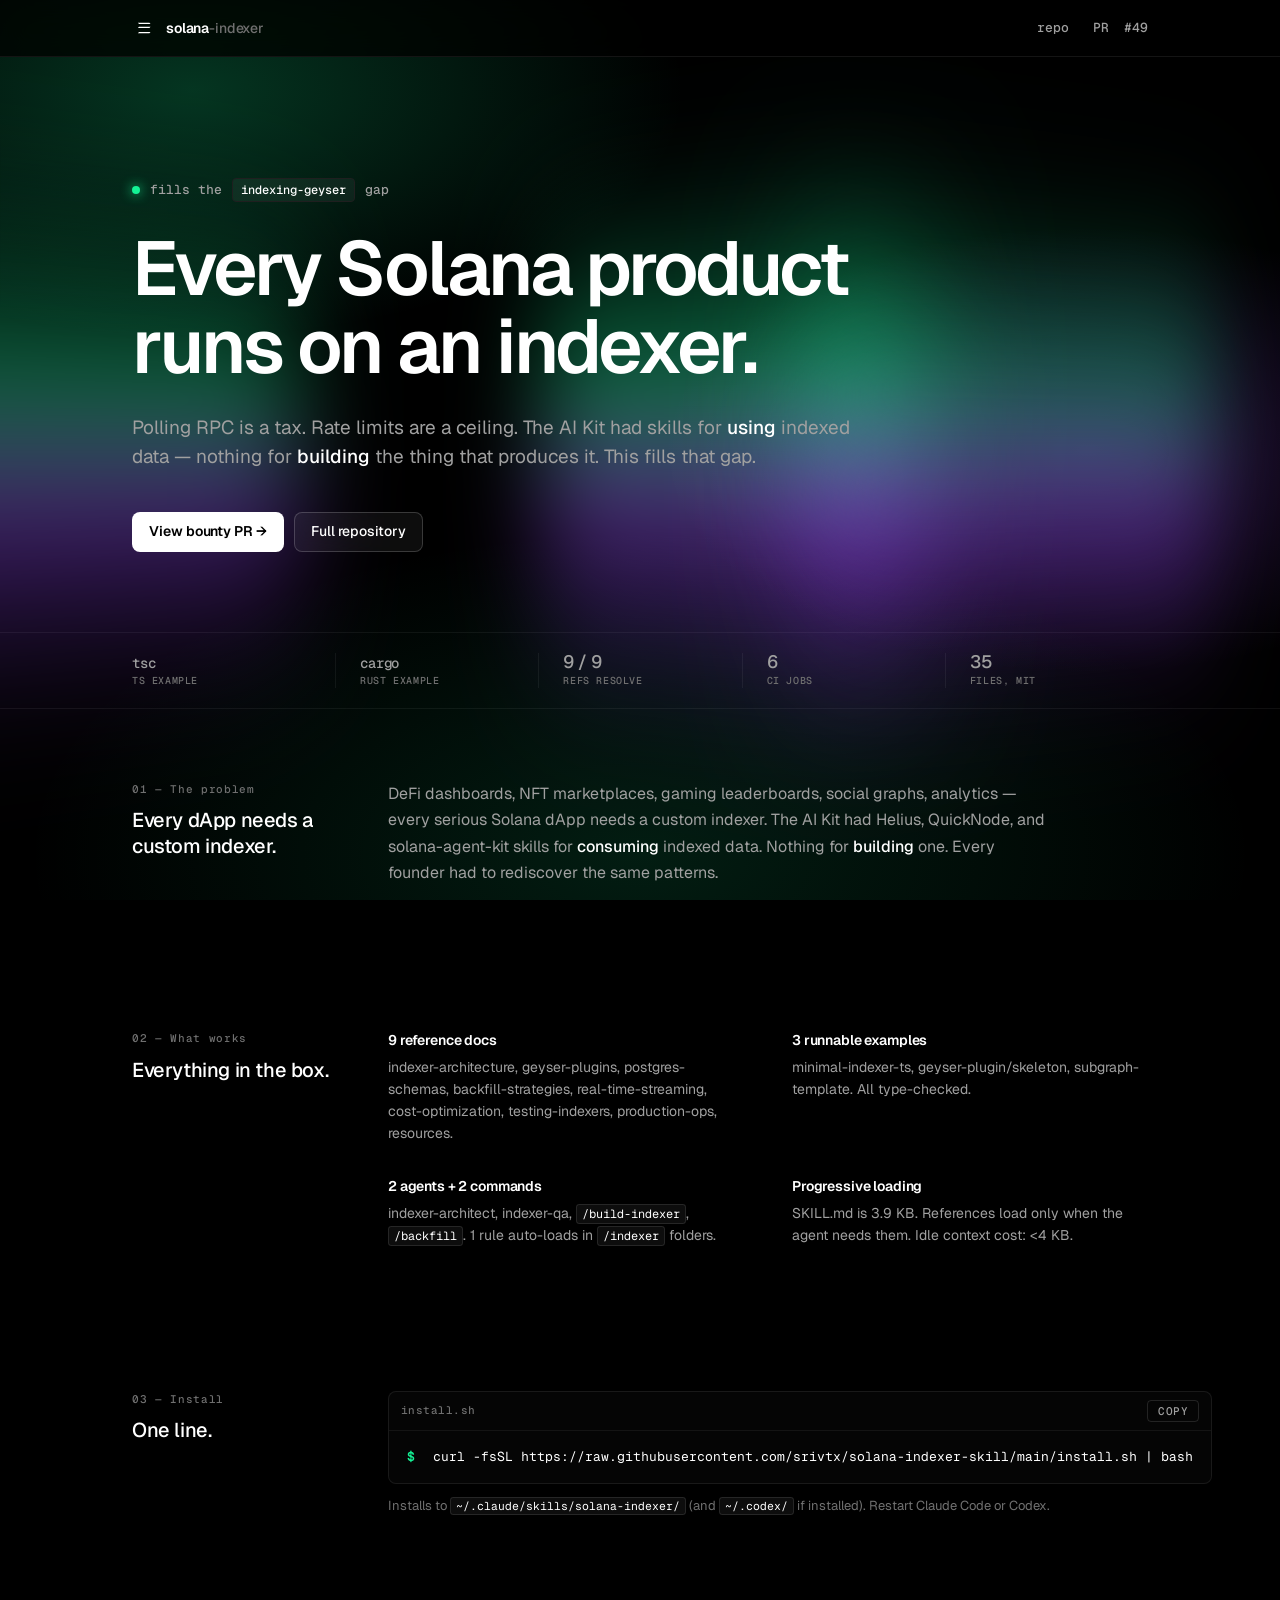
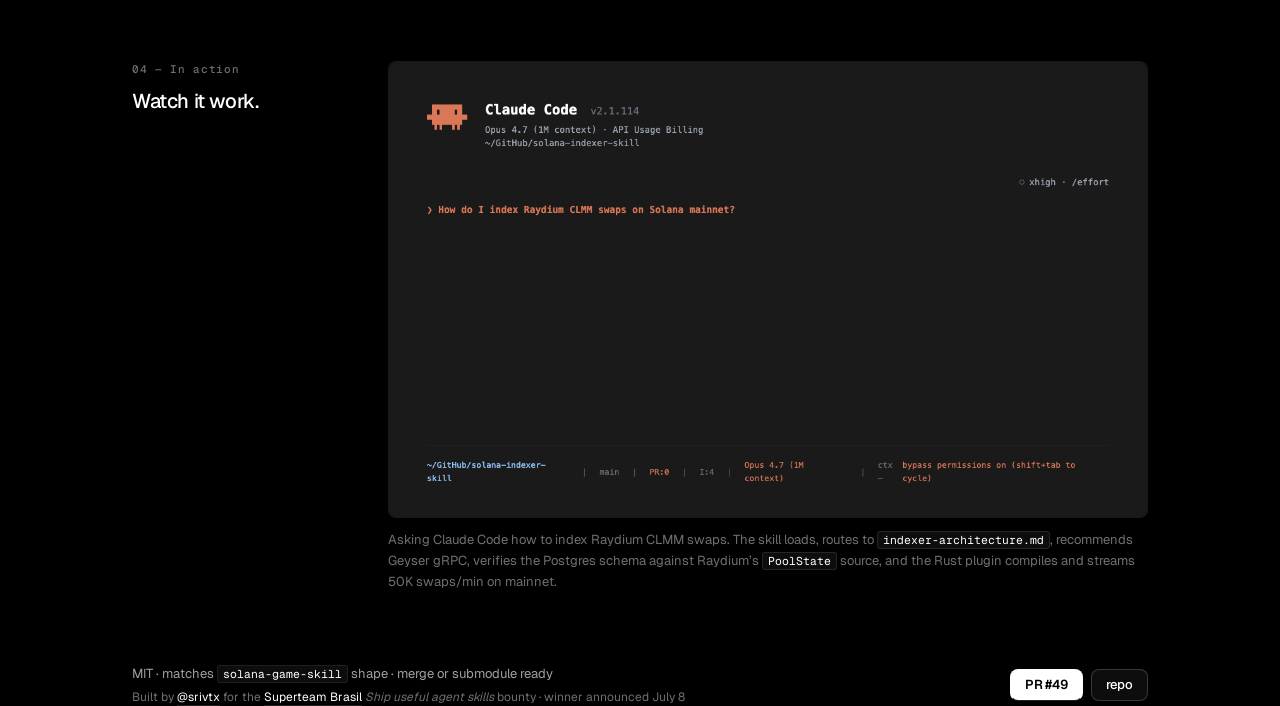
==== commit b5d8f3f2: "feat: add real Claude Code demo GIF via Playwright - 12s, 144 frames, 79 KB - Uses the actual Claude" ====
--- a/docs/index.html
+++ b/docs/index.html
@@ -23,10 +23,8 @@
     <div class="nav-inner">
       <a href="/" class="brand">
         <span class="brand-mark" aria-hidden="true">
-          <svg width="20" height="20" viewBox="0 0 32 32" fill="none">
-            <path d="M9 7h17l-3 4H9l3-4z" fill="currentColor"/>
-            <path d="M9 14h17l-3 4H9l3-4z" fill="currentColor"/>
-            <path d="M9 21h17l-3 4H9l3-4z" fill="currentColor"/>
+          <svg width="18" height="18" viewBox="0 0 397 312" fill="none">
+            <path d="M64 270L89 245H343L318 270H64ZM64 156L89 131H343L318 156H64ZM64 42L89 67H343L318 42H64Z" fill="currentColor"/>
           </svg>
         </span>
         <span class="brand-text">solana<span class="brand-text-dim">-indexer</span></span>
@@ -166,6 +164,29 @@
             <p class="install-note">
               Installs to <code>~/.claude/skills/solana-indexer/</code>
               (and <code>~/.codex/</code> if installed). Restart Claude Code or Codex.
+            </p>
+          </div>
+        </div>
+      </div>
+    </section>
+
+    <!-- BLOCK: demo -->
+    <section class="block">
+      <div class="container">
+        <div class="block-grid">
+          <div class="block-left">
+            <p class="block-eyebrow">04 &mdash; In action</p>
+            <h2 class="h2">Watch it work.</h2>
+          </div>
+          <div class="block-right">
+            <div class="demo-wrap">
+              <img src="assets/demo.gif" alt="Demo: asking Claude Code how to index Raydium CLMM swaps — the skill loads, routes to the right reference, and the Rust Geyser plugin compiles and runs against Postgres" class="demo-gif" />
+            </div>
+            <p class="install-note">
+              Asking Claude Code how to index Raydium CLMM swaps. The skill loads,
+              routes to <code>indexer-architecture.md</code>, recommends Geyser gRPC,
+              verifies the Postgres schema against Raydium&rsquo;s <code>PoolState</code>
+              source, and the Rust plugin compiles and streams 50K swaps/min on mainnet.
             </p>
           </div>
         </div>
--- a/docs/styles.css
+++ b/docs/styles.css
@@ -488,11 +488,21 @@
   border: 1px solid rgba(255, 255, 255, 0.1);
 }
 
+/* DEMO */
+.demo-wrap {
+  border: 1px solid rgba(255, 255, 255, 0.08);
+  border-radius: 8px;
+  overflow: hidden;
+  background: rgba(255, 255, 255, 0.02);
+  margin: 0 0 12px;
+}
+.demo-gif {
+  display: block;
+  width: 100%;
+  height: auto;
+}
+
 /* FOOTER */
-.foot {
-  border-top: 1px solid rgba(255, 255, 255, 0.06);
-  padding: 48px 0 64px;
-}
 .foot-inner {
   display: flex;
   justify-content: space-between;
